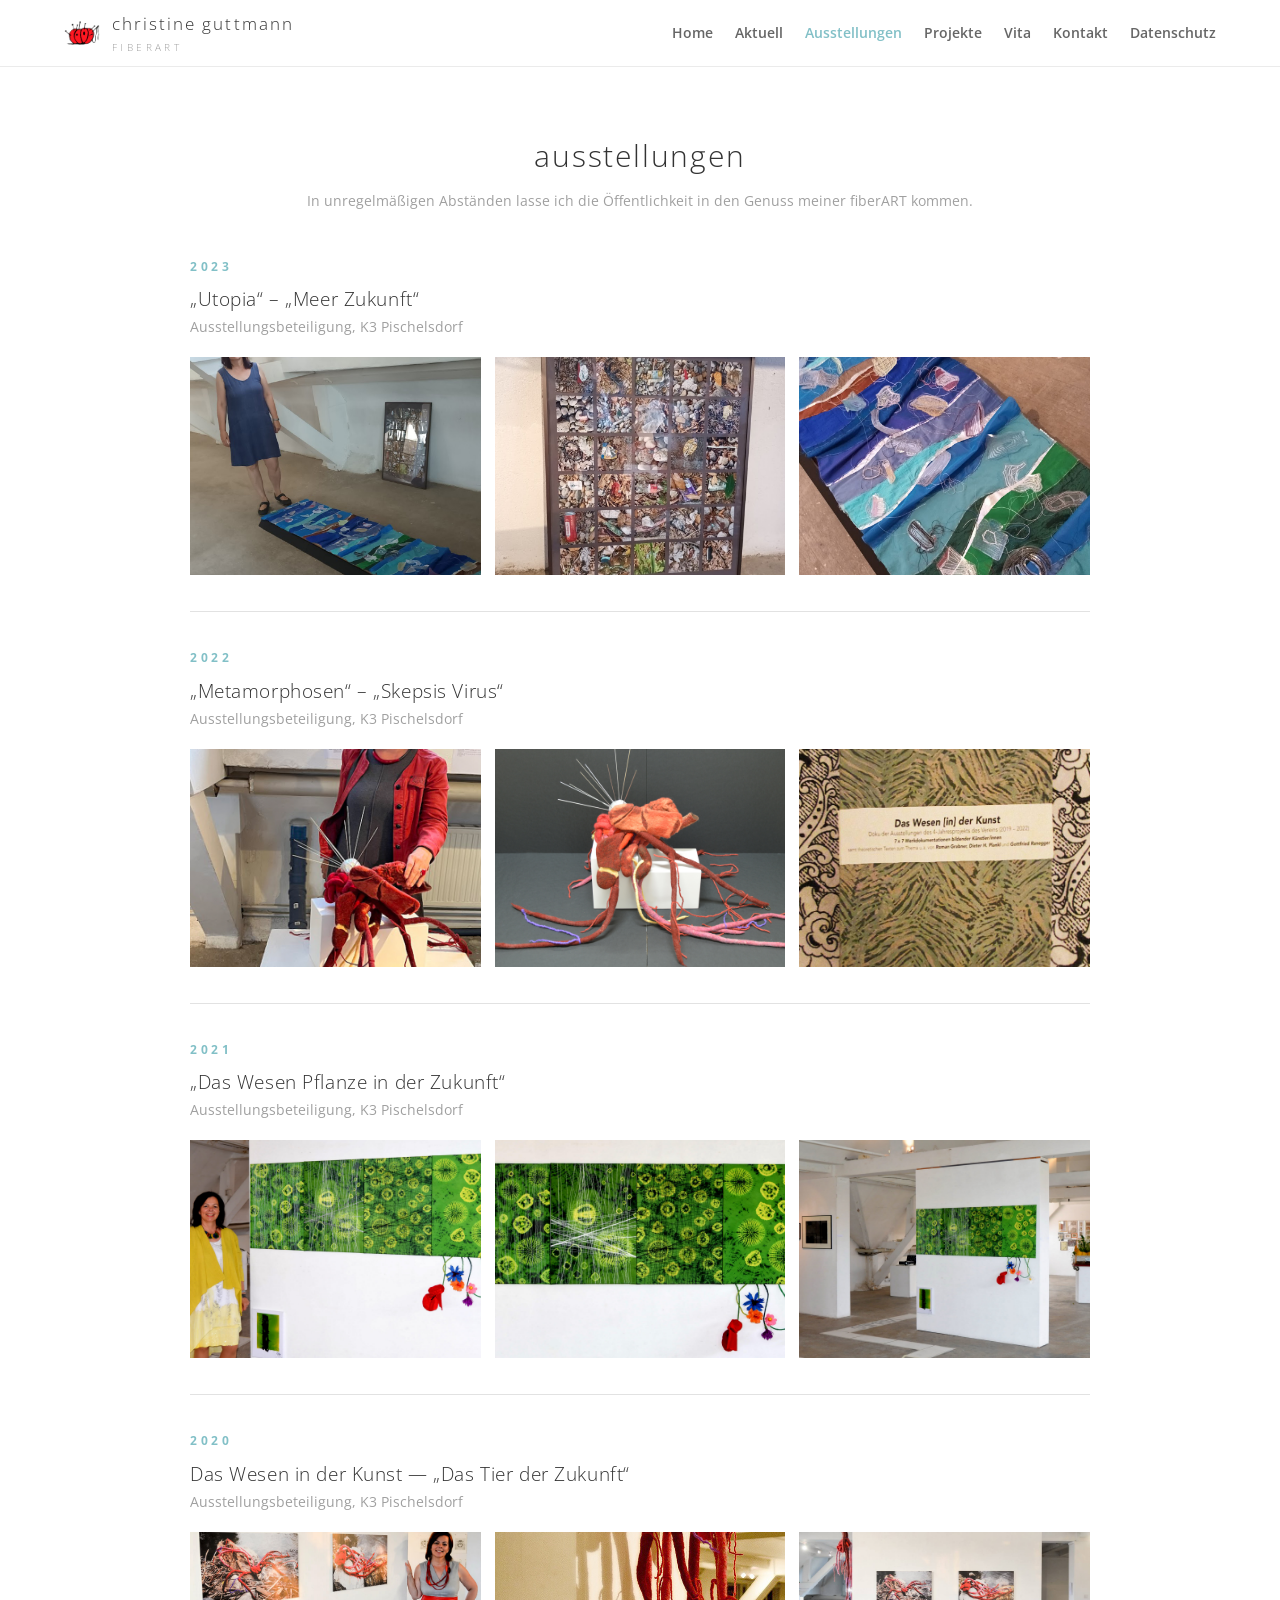
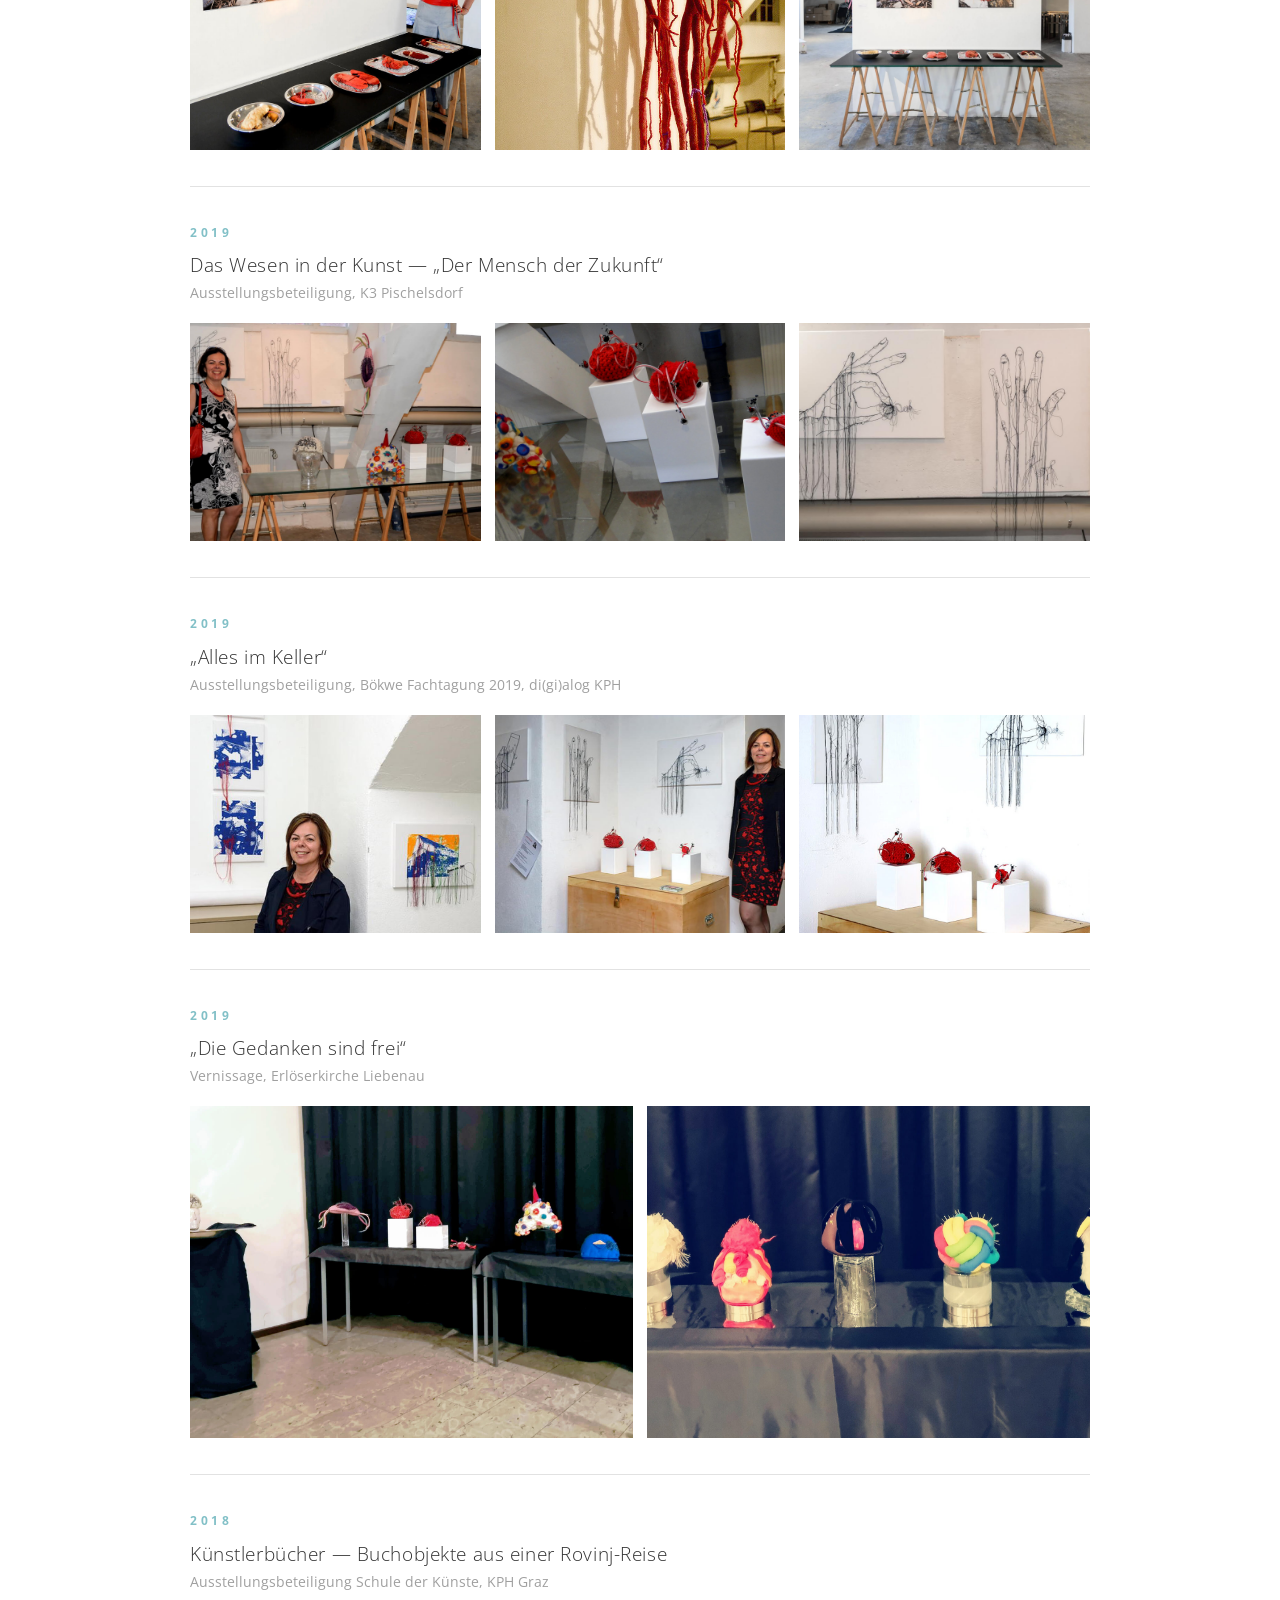
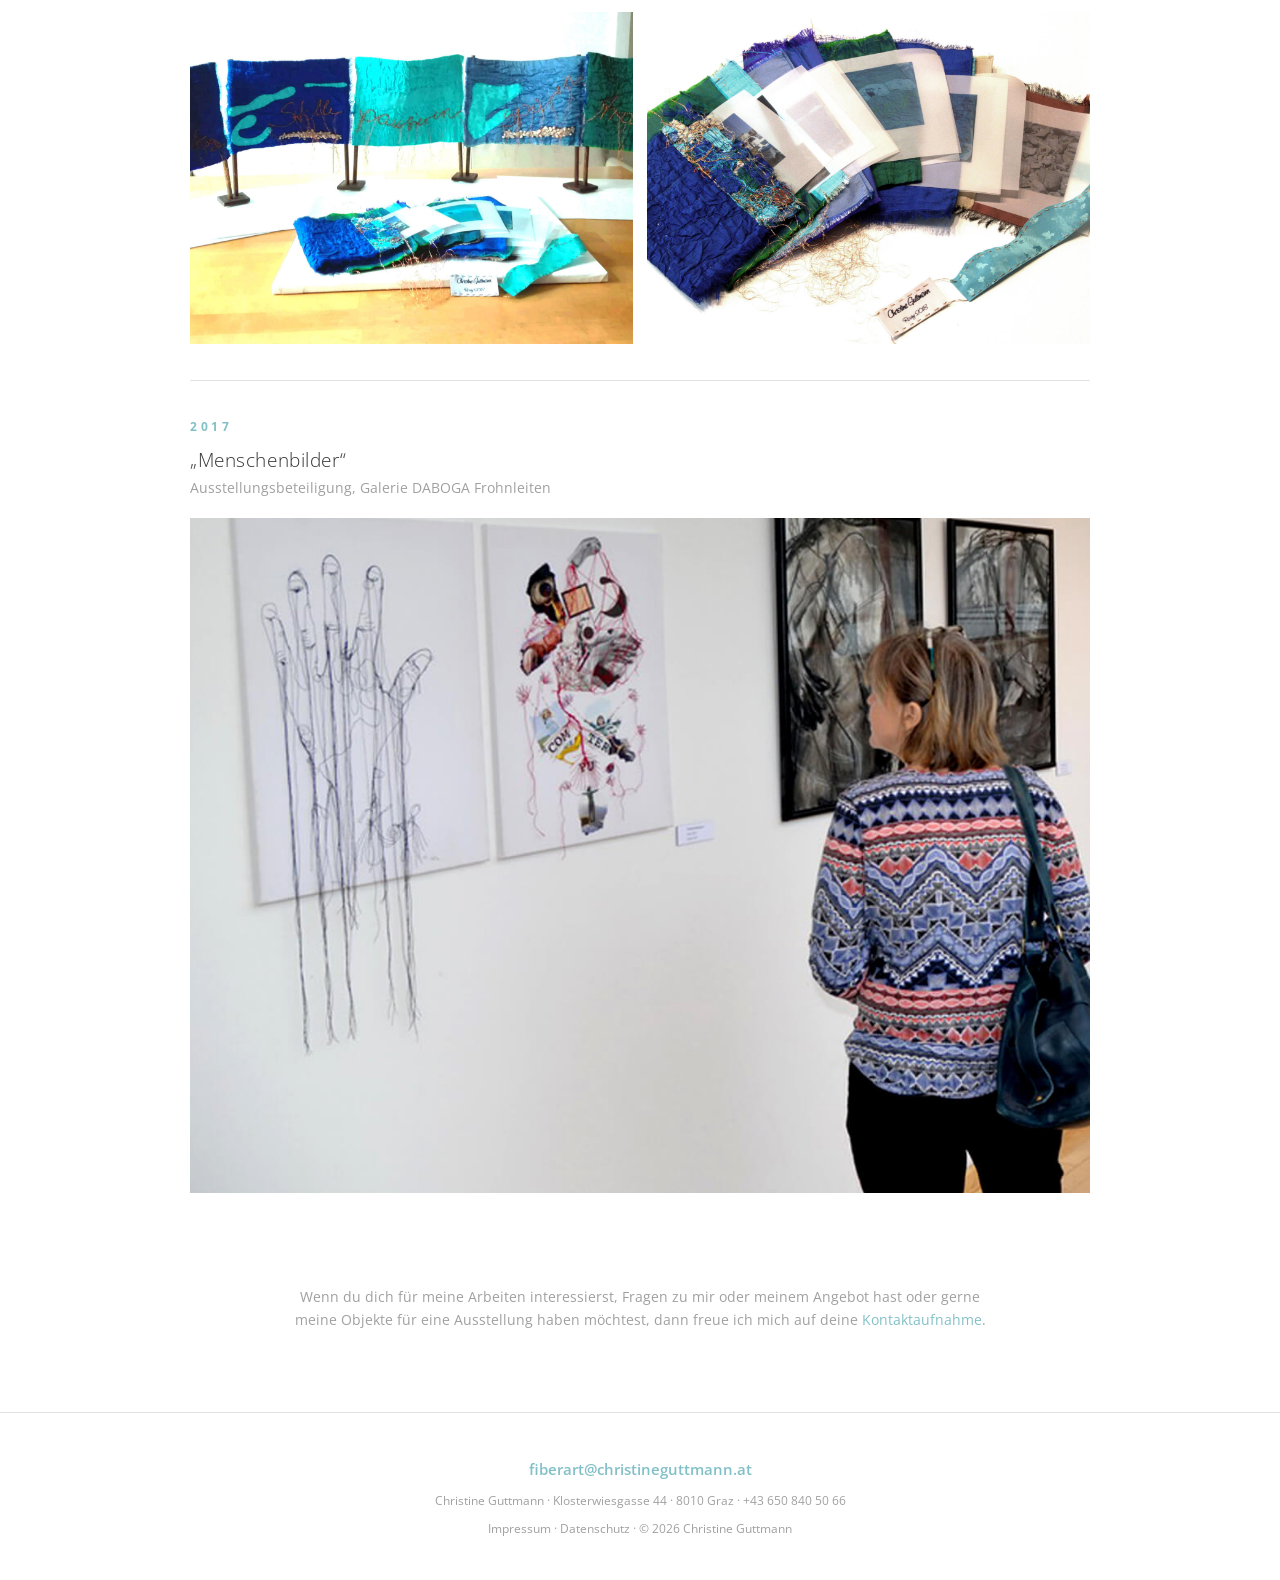
==== ausstellungen.html @ 966ac3e8 "Initial commit: Guttmann website redesign Static site with six pages (index, vita, ausstellungen, ko" ====
<!DOCTYPE html>
<html lang="de">
<head>
  <meta charset="UTF-8">
  <meta name="viewport" content="width=device-width, initial-scale=1">
  <title>Ausstellungen — Christine Guttmann | fiberART</title>
  <meta name="description" content="Ausstellungen 2017–2023 — K3 Pischelsdorf, KPH Graz, Galerie DABOGA und mehr.">
  <link rel="icon" type="image/png" sizes="32x32" href="assets/img/cropped-Fiberart-by-Christine-Guttmann-32x32.png">
  <link rel="icon" type="image/png" sizes="192x192" href="assets/img/cropped-Fiberart-by-Christine-Guttmann-192x192.png">
  <link rel="preconnect" href="https://fonts.googleapis.com">
  <link rel="preconnect" href="https://fonts.gstatic.com" crossorigin>
  <link href="https://fonts.googleapis.com/css2?family=Open+Sans:wght@300;400;600;700&display=swap" rel="stylesheet">
  <link rel="stylesheet" href="assets/css/style.css">
</head>
<body>

<header class="site-header" id="top">
  <div class="header-inner">
    <a class="logo" href="index.html">
      <img src="assets/img/cropped-Fiberart-by-Christine-Guttmann-180x180.png" alt="">
      <span>christine guttmann<em>fiberART</em></span>
    </a>
    <button class="nav-toggle" aria-label="Menü öffnen" aria-expanded="false"><span></span><span></span><span></span></button>
    <nav id="top-nav" aria-label="Hauptnavigation">
      <ul>
        <li><a href="index.html">Home</a></li>
        <li><a href="index.html#aktuell">Aktuell</a></li>
        <li><a href="ausstellungen.html" class="current">Ausstellungen</a></li>
        <li><a href="index.html#projekte">Projekte</a></li>
        <li><a href="vita.html">Vita</a></li>
        <li><a href="kontakt.html">Kontakt</a></li>
        <li><a href="datenschutz.html">Datenschutz</a></li>
      </ul>
    </nav>
  </div>
</header>

<div class="page-head">
  <h1>ausstellungen</h1>
  <p>In unregelmäßigen Abständen lasse ich die Öffentlichkeit in den Genuss meiner fiberART kommen.</p>
</div>

<div class="page">
  <ul class="exhibitions">
    <li>
      <div class="year">2023</div>
      <h2>„Utopia“ – „Meer Zukunft“</h2>
      <p class="venue">Ausstellungsbeteiligung, K3 Pischelsdorf</p>
      <div class="gallery">
        <a href="assets/img/00_Ausstellung-K3-Pischelsdorf-Utopia_2023_Christine-Guttmann_03.jpg" data-lightbox data-caption="„Utopia“ – „Meer Zukunft“, 2023"><img src="assets/img/00_Ausstellung-K3-Pischelsdorf-Utopia_2023_Christine-Guttmann_03.jpg" alt="„Utopia“ – „Meer Zukunft“, 2023" loading="lazy"></a>
        <a href="assets/img/00_Ausstellung-K3-Pischelsdorf-Utopia_2023_Christine-Guttmann_01.jpg" data-lightbox data-caption="„Utopia“ – „Meer Zukunft“, 2023"><img src="assets/img/00_Ausstellung-K3-Pischelsdorf-Utopia_2023_Christine-Guttmann_01.jpg" alt="„Utopia“ – „Meer Zukunft“, 2023" loading="lazy"></a>
        <a href="assets/img/00_Ausstellung-K3-Pischelsdorf-Utopia_2023_Christine-Guttmann_02.jpg" data-lightbox data-caption="„Utopia“ – „Meer Zukunft“, 2023"><img src="assets/img/00_Ausstellung-K3-Pischelsdorf-Utopia_2023_Christine-Guttmann_02.jpg" alt="„Utopia“ – „Meer Zukunft“, 2023" loading="lazy"></a>
      </div>
    </li>
    <li>
      <div class="year">2022</div>
      <h2>„Metamorphosen“ – „Skepsis Virus“</h2>
      <p class="venue">Ausstellungsbeteiligung, K3 Pischelsdorf</p>
      <div class="gallery">
        <a href="assets/img/00_Ausstellung-K3-Pischelsdorf-Metamorphosen_2022_Christine-Guttmann_01.jpg" data-lightbox data-caption="„Metamorphosen“ – „Skepsis Virus“, 2022"><img src="assets/img/00_Ausstellung-K3-Pischelsdorf-Metamorphosen_2022_Christine-Guttmann_01.jpg" alt="„Metamorphosen“ – „Skepsis Virus“, 2022" loading="lazy"></a>
        <a href="assets/img/01_Ausstellung-K3-Pischelsdorf-Metamorphosen_2022_Christine-Guttmann.jpg" data-lightbox data-caption="„Metamorphosen“ – „Skepsis Virus“, 2022"><img src="assets/img/01_Ausstellung-K3-Pischelsdorf-Metamorphosen_2022_Christine-Guttmann.jpg" alt="„Metamorphosen“ – „Skepsis Virus“, 2022" loading="lazy"></a>
        <a href="assets/img/02_Ausstellung-K3-Pischelsdorf-Metamorphosen_2022_Christine-Guttmann_02.jpg" data-lightbox data-caption="„Metamorphosen“ – „Skepsis Virus“, 2022"><img src="assets/img/02_Ausstellung-K3-Pischelsdorf-Metamorphosen_2022_Christine-Guttmann_02.jpg" alt="„Metamorphosen“ – „Skepsis Virus“, 2022" loading="lazy"></a>
      </div>
    </li>
    <li>
      <div class="year">2021</div>
      <h2>„Das Wesen Pflanze in der Zukunft“</h2>
      <p class="venue">Ausstellungsbeteiligung, K3 Pischelsdorf</p>
      <div class="gallery">
        <a href="assets/img/Ausstellung-K3-Pischelsdorf-Das-Wesen-Pflanze-in-der-Zukunft-Christine.jpg" data-lightbox data-caption="„Das Wesen Pflanze in der Zukunft“, 2021"><img src="assets/img/Ausstellung-K3-Pischelsdorf-Das-Wesen-Pflanze-in-der-Zukunft-Christine.jpg" alt="„Das Wesen Pflanze in der Zukunft“, 2021" loading="lazy"></a>
        <a href="assets/img/Ausstellung-K3-Pischelsdorf-Das-Wesen-Pflanze-in-der-Zukunft.jpg" data-lightbox data-caption="„Das Wesen Pflanze in der Zukunft“, 2021"><img src="assets/img/Ausstellung-K3-Pischelsdorf-Das-Wesen-Pflanze-in-der-Zukunft.jpg" alt="„Das Wesen Pflanze in der Zukunft“, 2021" loading="lazy"></a>
        <a href="assets/img/Ausstellung-K3-Pischelsdorf-Das-Wesen-Pflanze-in-der-Zukunft-Raum.jpg" data-lightbox data-caption="„Das Wesen Pflanze in der Zukunft“, 2021"><img src="assets/img/Ausstellung-K3-Pischelsdorf-Das-Wesen-Pflanze-in-der-Zukunft-Raum.jpg" alt="„Das Wesen Pflanze in der Zukunft“, 2021" loading="lazy"></a>
      </div>
    </li>
    <li>
      <div class="year">2020</div>
      <h2>Das Wesen in der Kunst — „Das Tier der Zukunft“</h2>
      <p class="venue">Ausstellungsbeteiligung, K3 Pischelsdorf</p>
      <div class="gallery">
        <a href="assets/img/2020-Ausstellung-K3-Pischelsdorf-Christine-Guttmann.jpg" data-lightbox data-caption="Das Wesen in der Kunst — „Das Tier der Zukunft“, 2020"><img src="assets/img/2020-Ausstellung-K3-Pischelsdorf-Christine-Guttmann.jpg" alt="Das Wesen in der Kunst — „Das Tier der Zukunft“, 2020" loading="lazy"></a>
        <a href="assets/img/2020-K3-Ausstellung-Pischelsdorf-Christine-Guttmann.jpg" data-lightbox data-caption="Das Wesen in der Kunst — „Das Tier der Zukunft“, 2020"><img src="assets/img/2020-K3-Ausstellung-Pischelsdorf-Christine-Guttmann.jpg" alt="Das Wesen in der Kunst — „Das Tier der Zukunft“, 2020" loading="lazy"></a>
        <a href="assets/img/Ausstellung-Christine-Guttmann_8137.jpg" data-lightbox data-caption="Das Wesen in der Kunst — „Das Tier der Zukunft“, 2020"><img src="assets/img/Ausstellung-Christine-Guttmann_8137.jpg" alt="Das Wesen in der Kunst — „Das Tier der Zukunft“, 2020" loading="lazy"></a>
      </div>
    </li>
    <li>
      <div class="year">2019</div>
      <h2>Das Wesen in der Kunst — „Der Mensch der Zukunft“</h2>
      <p class="venue">Ausstellungsbeteiligung, K3 Pischelsdorf</p>
      <div class="gallery">
        <a href="assets/img/Ausstellung-K3-Pischelsdorf-Der-Mensch-der-Zukunft-Christine-Guttmann.jpg" data-lightbox data-caption="Das Wesen in der Kunst — „Der Mensch der Zukunft“, 2019"><img src="assets/img/Ausstellung-K3-Pischelsdorf-Der-Mensch-der-Zukunft-Christine-Guttmann.jpg" alt="Das Wesen in der Kunst — „Der Mensch der Zukunft“, 2019" loading="lazy"></a>
        <a href="assets/img/K3-Ausstellung-Pischelsdorf-Der-Mensch-der-Zukunft-Christine-Guttmann.jpg" data-lightbox data-caption="Das Wesen in der Kunst — „Der Mensch der Zukunft“, 2019"><img src="assets/img/K3-Ausstellung-Pischelsdorf-Der-Mensch-der-Zukunft-Christine-Guttmann.jpg" alt="Das Wesen in der Kunst — „Der Mensch der Zukunft“, 2019" loading="lazy"></a>
        <a href="assets/img/Ausstellung-K3-in-Pischelsdorf-Der-Mensch-der-Zukunft-Christine-Guttmann.jpg" data-lightbox data-caption="Das Wesen in der Kunst — „Der Mensch der Zukunft“, 2019"><img src="assets/img/Ausstellung-K3-in-Pischelsdorf-Der-Mensch-der-Zukunft-Christine-Guttmann.jpg" alt="Das Wesen in der Kunst — „Der Mensch der Zukunft“, 2019" loading="lazy"></a>
      </div>
    </li>
    <li>
      <div class="year">2019</div>
      <h2>„Alles im Keller“</h2>
      <p class="venue">Ausstellungsbeteiligung, Bökwe Fachtagung 2019, di(gi)alog KPH</p>
      <div class="gallery">
        <a href="assets/img/Ausstellung-Alles-im-Keller-Christine-Guttmann-.jpg" data-lightbox data-caption="„Alles im Keller“, 2019"><img src="assets/img/Ausstellung-Alles-im-Keller-Christine-Guttmann-.jpg" alt="„Alles im Keller“, 2019" loading="lazy"></a>
        <a href="assets/img/Ausstellung-Alles-im-Keller-Christine-Guttmann.jpg" data-lightbox data-caption="„Alles im Keller“, 2019"><img src="assets/img/Ausstellung-Alles-im-Keller-Christine-Guttmann.jpg" alt="„Alles im Keller“, 2019" loading="lazy"></a>
        <a href="assets/img/Ausstellung-Alles-im-Keller-Christine-Guttmann-1.jpg" data-lightbox data-caption="„Alles im Keller“, 2019"><img src="assets/img/Ausstellung-Alles-im-Keller-Christine-Guttmann-1.jpg" alt="„Alles im Keller“, 2019" loading="lazy"></a>
      </div>
    </li>
    <li>
      <div class="year">2019</div>
      <h2>„Die Gedanken sind frei“</h2>
      <p class="venue">Vernissage, Erlöserkirche Liebenau</p>
      <div class="gallery">
        <a href="assets/img/Ausstellung-Christine-Guttmann-Die-Gedanken-sind-frei.jpg" data-lightbox data-caption="„Die Gedanken sind frei“, 2019"><img src="assets/img/Ausstellung-Christine-Guttmann-Die-Gedanken-sind-frei.jpg" alt="„Die Gedanken sind frei“, 2019" loading="lazy"></a>
        <a href="assets/img/Ausstellung-Christine-Guttmann-Die-Gedanken-sind-frei-.jpg" data-lightbox data-caption="„Die Gedanken sind frei“, 2019"><img src="assets/img/Ausstellung-Christine-Guttmann-Die-Gedanken-sind-frei-.jpg" alt="„Die Gedanken sind frei“, 2019" loading="lazy"></a>
      </div>
    </li>
    <li>
      <div class="year">2018</div>
      <h2>Künstlerbücher — Buchobjekte aus einer Rovinj-Reise</h2>
      <p class="venue">Ausstellungsbeteiligung Schule der Künste, KPH Graz</p>
      <div class="gallery">
        <a href="assets/img/Kuenstlerbuecher-Christine-Guttmann-.jpg" data-lightbox data-caption="Künstlerbücher — Buchobjekte aus einer Rovinj-Reise, 2018"><img src="assets/img/Kuenstlerbuecher-Christine-Guttmann-.jpg" alt="Künstlerbücher — Buchobjekte aus einer Rovinj-Reise, 2018" loading="lazy"></a>
        <a href="assets/img/Kuenstlerbuecher-Christine-Guttmann.jpg" data-lightbox data-caption="Künstlerbücher — Buchobjekte aus einer Rovinj-Reise, 2018"><img src="assets/img/Kuenstlerbuecher-Christine-Guttmann.jpg" alt="Künstlerbücher — Buchobjekte aus einer Rovinj-Reise, 2018" loading="lazy"></a>
      </div>
    </li>
    <li>
      <div class="year">2017</div>
      <h2>„Menschenbilder“</h2>
      <p class="venue">Ausstellungsbeteiligung, Galerie DABOGA Frohnleiten</p>
      <div class="gallery">
        <a href="assets/img/Ausstellung-Menschenbilder-Gallerie-Daboga-2017-Christine-Guttmann.jpg" data-lightbox data-caption="„Menschenbilder“, 2017"><img src="assets/img/Ausstellung-Menschenbilder-Gallerie-Daboga-2017-Christine-Guttmann.jpg" alt="„Menschenbilder“, 2017" loading="lazy"></a>
      </div>
    </li>
  </ul>

  <p class="page-note">Wenn du dich für meine Arbeiten interessierst, Fragen zu mir oder meinem Angebot hast oder gerne meine Objekte für eine Ausstellung haben möchtest, dann freue ich mich auf deine <a href="kontakt.html">Kontaktaufnahme</a>.</p>
</div>

<footer class="site-footer">
  <p><a href="mailto:fiberart@christineguttmann.at">fiberart@christineguttmann.at</a></p>
  <p class="fine">Christine Guttmann · Klosterwiesgasse 44 · 8010 Graz · <a href="tel:+436508405066">+43&nbsp;650&nbsp;840&nbsp;50&nbsp;66</a></p>
  <p class="fine legal">
    <a href="impressum.html">Impressum</a> ·
    <a href="datenschutz.html">Datenschutz</a> ·
    © <span id="year">2026</span> Christine Guttmann
  </p>
</footer>

<script src="assets/js/main.js"></script>
</body>
</html>
---- assets/css/style.css ----
/* ============================================================
   Christine Guttmann — fiberART · Redesign
   Minimal white portfolio: fixed header, fullwidth slider,
   aktuell strip, filterable project grid, slim footer.
   ============================================================ */

:root {
  --text: #666;
  --text-light: #a0a0a0;
  --heading: #333;
  --accent: #82c0c7;
  --line: #e2e2e2;
  --bg: #fff;
  --header-h: 66px;
  --max: 1200px;
}

* { margin: 0; padding: 0; box-sizing: border-box; }

html { scroll-behavior: smooth; scroll-padding-top: var(--header-h); }

body {
  font-family: "Open Sans", Helvetica, Arial, sans-serif;
  font-size: 14px;
  line-height: 1.7;
  color: var(--text);
  background: var(--bg);
  -webkit-font-smoothing: antialiased;
}

img { max-width: 100%; display: block; }
a { color: var(--accent); text-decoration: none; transition: color .2s ease, opacity .2s ease; }
a:hover { color: var(--heading); }

/* ---------- Header ---------- */

.site-header {
  position: fixed;
  inset: 0 0 auto 0;
  height: var(--header-h);
  background: rgba(255, 255, 255, .96);
  box-shadow: 0 1px 0 rgba(0, 0, 0, .08);
  z-index: 100;
}

.header-inner {
  max-width: var(--max);
  height: 100%;
  margin: 0 auto;
  padding: 0 24px;
  display: flex;
  align-items: center;
  justify-content: space-between;
  gap: 24px;
}

.logo {
  display: flex;
  align-items: center;
  gap: 12px;
  color: var(--heading);
}

.logo img { width: 36px; height: 36px; }

.logo span {
  font-size: 17px;
  font-weight: 300;
  letter-spacing: .12em;
  text-transform: lowercase;
  white-space: nowrap;
}

.logo em {
  display: block;
  font-style: normal;
  font-size: 10px;
  letter-spacing: .34em;
  color: var(--text-light);
  text-transform: uppercase;
}

#top-nav ul {
  list-style: none;
  display: flex;
  gap: 22px;
}

#top-nav a {
  color: var(--text);
  font-size: 14px;
  font-weight: 600;
  padding: 6px 0;
}

#top-nav a:hover,
#top-nav a.current { color: var(--accent); }

.nav-toggle {
  display: none;
  background: none;
  border: 0;
  cursor: pointer;
  padding: 8px;
}

.nav-toggle span {
  display: block;
  width: 22px;
  height: 2px;
  margin: 5px 0;
  background: var(--heading);
  transition: transform .2s ease, opacity .2s ease;
}

/* ---------- Slider ---------- */

.slider {
  position: relative;
  margin-top: var(--header-h);
  height: min(72vh, 640px);
  overflow: hidden;
  background: #111;
}

.slides, .slide { position: absolute; inset: 0; }

.slide {
  opacity: 0;
  transition: opacity .8s ease;
  pointer-events: none;
}

.slide.is-active { opacity: 1; pointer-events: auto; }

.slide img {
  width: 100%;
  height: 100%;
  object-fit: cover;
  object-position: center;
}

.slide-caption {
  position: absolute;
  inset: auto 0 0 0;
  padding: 90px 24px 56px;
  text-align: center;
  color: #fff;
  background: linear-gradient(to top, rgba(0, 0, 0, .55), transparent);
}

.slide-caption h2 {
  font-size: 30px;
  font-weight: 300;
  letter-spacing: .06em;
}

.slide-caption p {
  font-size: 15px;
  color: rgba(255, 255, 255, .85);
}

.slider-arrow {
  position: absolute;
  top: 50%;
  transform: translateY(-50%);
  background: none;
  border: 0;
  color: rgba(255, 255, 255, .7);
  font-size: 34px;
  line-height: 1;
  padding: 16px;
  cursor: pointer;
  opacity: 0;
  transition: opacity .3s ease, color .2s ease;
  z-index: 5;
}

.slider:hover .slider-arrow { opacity: 1; }
.slider-arrow:hover { color: #fff; }
.slider-arrow.prev { left: 8px; }
.slider-arrow.next { right: 8px; }

.slider-dots {
  position: absolute;
  inset: auto 0 18px 0;
  display: flex;
  justify-content: center;
  gap: 8px;
  z-index: 5;
}

.slider-dots button {
  width: 9px;
  height: 9px;
  border-radius: 50%;
  border: 0;
  background: rgba(255, 255, 255, .45);
  cursor: pointer;
  transition: background .2s ease;
}

.slider-dots button.is-active { background: #fff; }

/* ---------- Aktuell ---------- */

.aktuell {
  max-width: 900px;
  margin: 0 auto;
  padding: 64px 24px 56px;
  text-align: center;
}

.aktuell h3 {
  font-size: 13px;
  font-weight: 700;
  letter-spacing: .4em;
  text-transform: lowercase;
  color: var(--heading);
  margin-bottom: 18px;
}

.aktuell p { color: var(--text-light); }

.aktuell .sep {
  color: var(--accent);
  letter-spacing: .1em;
  margin: 0 .5em;
  user-select: none;
}

.aktuell .more { margin-top: 14px; }
.aktuell .more a { font-weight: 600; }

/* ---------- Portfolio ---------- */

.portfolio {
  max-width: var(--max);
  margin: 0 auto;
  padding: 0 24px 80px;
  border-top: 1px solid var(--line);
}

.filters {
  list-style: none;
  display: flex;
  flex-wrap: wrap;
  justify-content: center;
  gap: 6px 26px;
  padding: 34px 0 38px;
}

.filter {
  background: none;
  border: 0;
  font: inherit;
  font-size: 14px;
  font-weight: 600;
  color: var(--text-light);
  cursor: pointer;
  padding: 4px 0;
  border-bottom: 2px solid transparent;
  transition: color .2s ease, border-color .2s ease;
}

.filter:hover { color: var(--text); }
.filter.is-active { color: var(--heading); border-bottom-color: var(--accent); }

.grid {
  display: grid;
  grid-template-columns: repeat(4, 1fr);
  gap: 28px 24px;
}

.item { display: block; }
.item.is-hidden { display: none; }

.item figure {
  aspect-ratio: 1 / 1;
  overflow: hidden;
  background: #f4f4f4;
}

.item img {
  width: 100%;
  height: 100%;
  object-fit: cover;
  transition: transform .5s ease, opacity .3s ease;
}

.item:hover img { transform: scale(1.04); opacity: .85; }

.item h2 {
  margin-top: 10px;
  font-size: 14px;
  font-weight: 400;
  color: var(--text-light);
  letter-spacing: .02em;
  transition: color .2s ease;
}

.item:hover h2 { color: var(--accent); }

/* ---------- Subpages ---------- */

.page {
  max-width: var(--max);
  margin: 0 auto;
  padding: 0 24px 80px;
}

.page-head {
  margin-top: var(--header-h);
  padding: 64px 0 44px;
  text-align: center;
}

.page-head h1 {
  font-size: 30px;
  font-weight: 300;
  letter-spacing: .06em;
  color: var(--heading);
}

.page-head p {
  margin-top: 8px;
  color: var(--text-light);
}

.prose { max-width: 700px; margin: 0 auto; }
.prose p + p { margin-top: 1.1em; }
.prose h2 {
  margin: 2.2em 0 .6em;
  font-size: 15px;
  font-weight: 700;
  letter-spacing: .06em;
  color: var(--heading);
}
.prose ul { margin: .8em 0 .8em 1.2em; }
.prose li { margin-bottom: .3em; }

.prose blockquote {
  margin: 2em 0;
  padding-left: 20px;
  border-left: 2px solid var(--accent);
  font-style: italic;
  color: var(--text-light);
}

.two-col {
  display: grid;
  grid-template-columns: 1.4fr 1fr;
  gap: 48px;
  align-items: start;
  max-width: 1000px;
  margin: 0 auto;
}

.two-col .prose { max-width: none; }

/* Contact card */
.contact-card {
  margin-top: 28px;
  display: grid;
  grid-template-columns: 90px 1fr;
  gap: 10px 20px;
}

.contact-card dt {
  font-weight: 600;
  color: var(--heading);
  font-size: 12px;
  letter-spacing: .1em;
  text-transform: uppercase;
  padding-top: 2px;
}

/* Exhibition list */
.exhibitions { list-style: none; max-width: 900px; margin: 0 auto; }

.exhibitions > li {
  padding: 36px 0;
  border-top: 1px solid var(--line);
}

.exhibitions > li:first-child { border-top: 0; padding-top: 0; }

.exhibitions .year {
  font-size: 12px;
  font-weight: 700;
  letter-spacing: .3em;
  color: var(--accent);
}

.exhibitions h2 {
  margin-top: 6px;
  font-size: 19px;
  font-weight: 300;
  letter-spacing: .03em;
  color: var(--heading);
}

.exhibitions .venue { color: var(--text-light); }

/* Image galleries on subpages */
.gallery {
  margin-top: 18px;
  display: grid;
  grid-template-columns: repeat(auto-fit, minmax(200px, 1fr));
  gap: 14px;
}

.gallery a { display: block; overflow: hidden; background: #f4f4f4; }
.gallery img {
  width: 100%;
  aspect-ratio: 4 / 3;
  object-fit: cover;
  transition: transform .5s ease, opacity .3s ease;
}
.gallery a:hover img { transform: scale(1.04); opacity: .85; }

.page-note {
  max-width: 700px;
  margin: 56px auto 0;
  text-align: center;
  color: var(--text-light);
}

/* ---------- Lightbox ---------- */

body.lb-open { overflow: hidden; }

.lightbox {
  position: fixed;
  inset: 0;
  z-index: 200;
  display: none;
  align-items: center;
  justify-content: center;
  padding: 56px 24px;
  background: rgba(0, 0, 0, .92);
}

.lightbox.is-open { display: flex; }

.lightbox figure {
  max-width: 100%;
  max-height: 100%;
  text-align: center;
}

.lightbox img {
  max-width: 100%;
  max-height: calc(100vh - 130px);
  width: auto;
  margin: 0 auto;
  object-fit: contain;
}

.lightbox figcaption {
  margin-top: 14px;
  font-size: 13px;
  letter-spacing: .08em;
  color: rgba(255, 255, 255, .75);
}

.lb-close,
.lb-arrow {
  position: absolute;
  background: none;
  border: 0;
  color: rgba(255, 255, 255, .7);
  line-height: 1;
  cursor: pointer;
  transition: color .2s ease;
  z-index: 2;
}

.lb-close:hover,
.lb-arrow:hover { color: #fff; }

.lb-close { top: 14px; right: 20px; font-size: 34px; padding: 8px 12px; }
.lb-arrow { top: 50%; transform: translateY(-50%); font-size: 34px; padding: 16px; display: none; }
.lightbox.has-nav .lb-arrow { display: block; }
.lb-arrow.prev { left: 8px; }
.lb-arrow.next { right: 8px; }

/* ---------- Footer ---------- */

.site-footer {
  border-top: 1px solid var(--line);
  padding: 44px 24px 40px;
  text-align: center;
}

.site-footer > p:first-child a {
  font-size: 15px;
  font-weight: 600;
}

.site-footer .fine {
  margin-top: 8px;
  font-size: 12px;
  color: var(--text-light);
}

.site-footer .fine a { color: var(--text-light); }
.site-footer .fine a:hover { color: var(--accent); }

/* ---------- Responsive ---------- */

@media (max-width: 980px) {
  .grid { grid-template-columns: repeat(3, 1fr); }
}

@media (max-width: 860px) {
  .nav-toggle { display: block; }

  #top-nav {
    position: fixed;
    top: var(--header-h);
    left: 0;
    right: 0;
    background: #fff;
    box-shadow: 0 8px 16px rgba(0, 0, 0, .08);
    max-height: 0;
    overflow: hidden;
    transition: max-height .3s ease;
  }

  #top-nav.is-open { max-height: 420px; }

  #top-nav ul {
    flex-direction: column;
    gap: 0;
    padding: 10px 24px 16px;
  }

  #top-nav a { display: block; padding: 10px 0; border-bottom: 1px solid var(--line); }
  #top-nav li:last-child a { border-bottom: 0; }

  body.nav-open .nav-toggle span:nth-child(1) { transform: translateY(7px) rotate(45deg); }
  body.nav-open .nav-toggle span:nth-child(2) { opacity: 0; }
  body.nav-open .nav-toggle span:nth-child(3) { transform: translateY(-7px) rotate(-45deg); }

  .slider { height: 52vh; }
  .slide-caption h2 { font-size: 22px; }

  .two-col { grid-template-columns: 1fr; gap: 32px; max-width: 700px; }
  .two-col figure { order: -1; }
}

@media (max-width: 620px) {
  .grid { grid-template-columns: repeat(2, 1fr); gap: 20px 14px; }
  .logo span { font-size: 15px; }
}
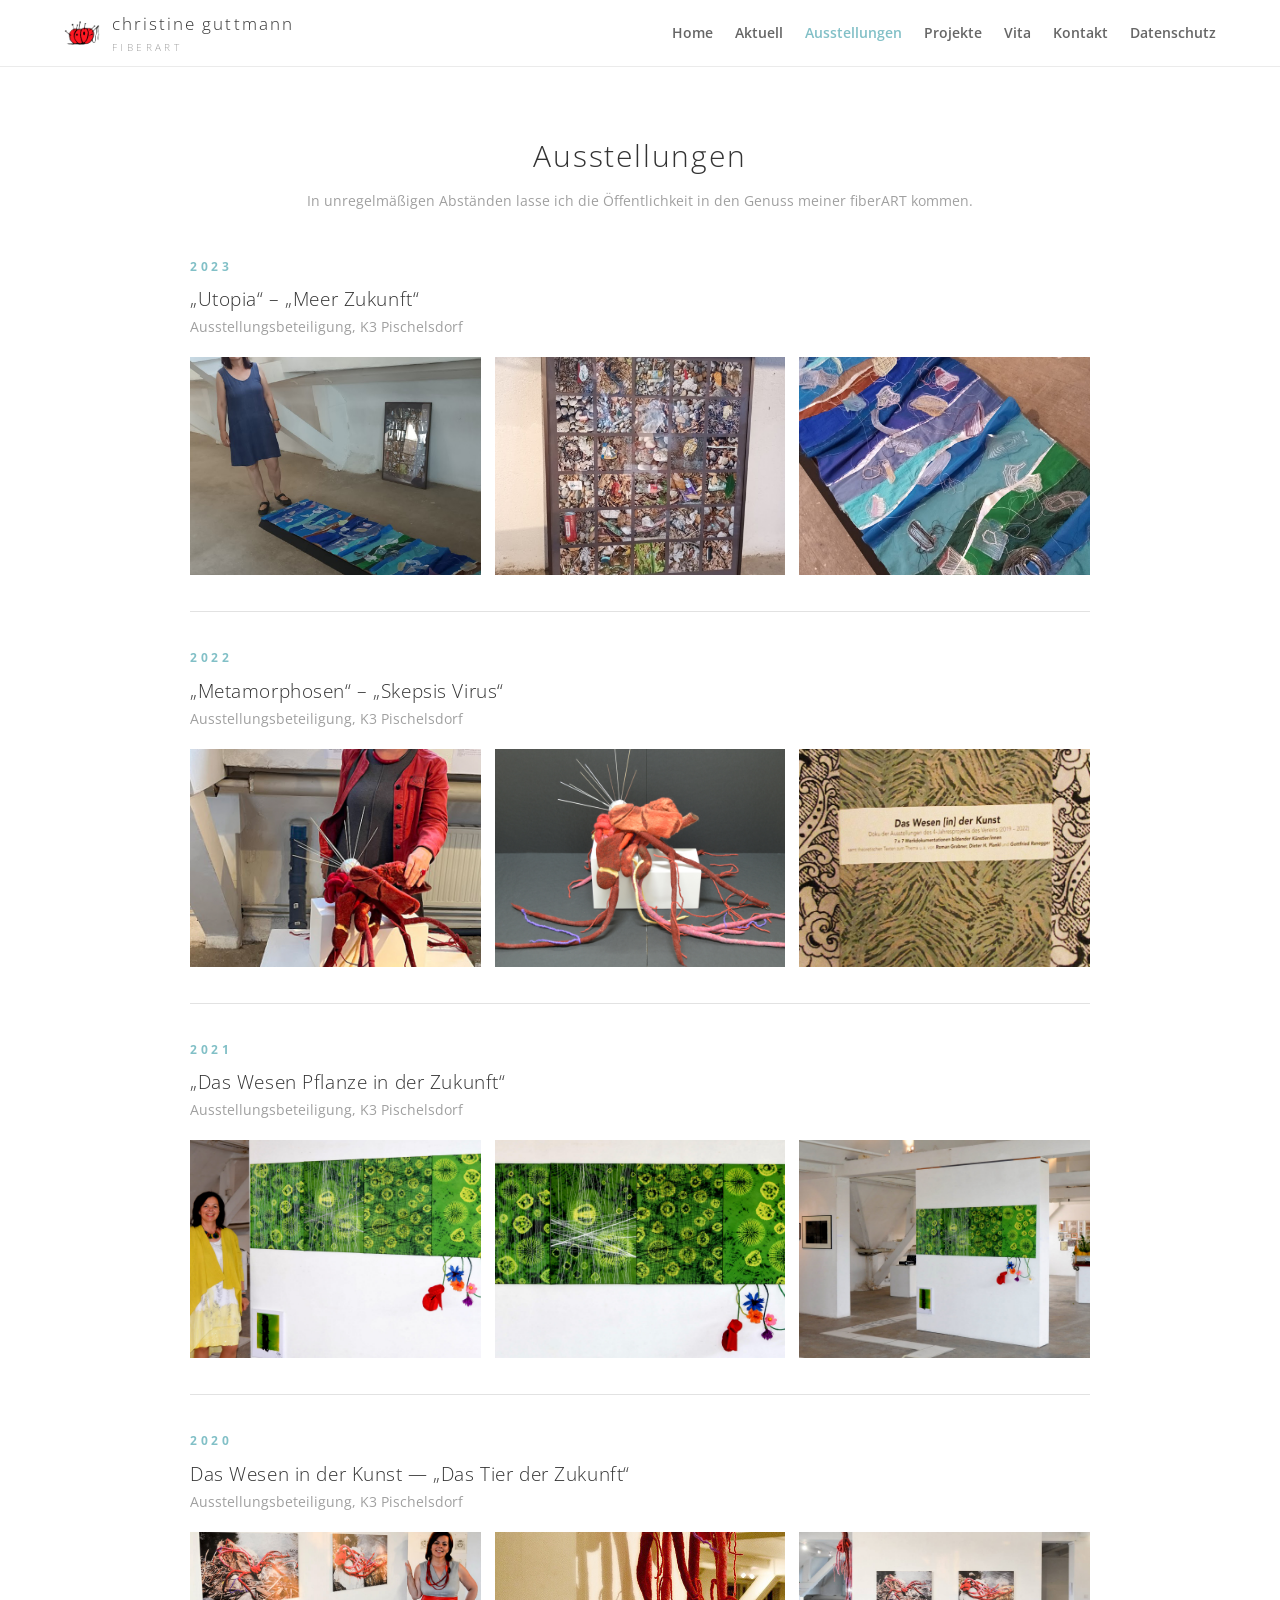
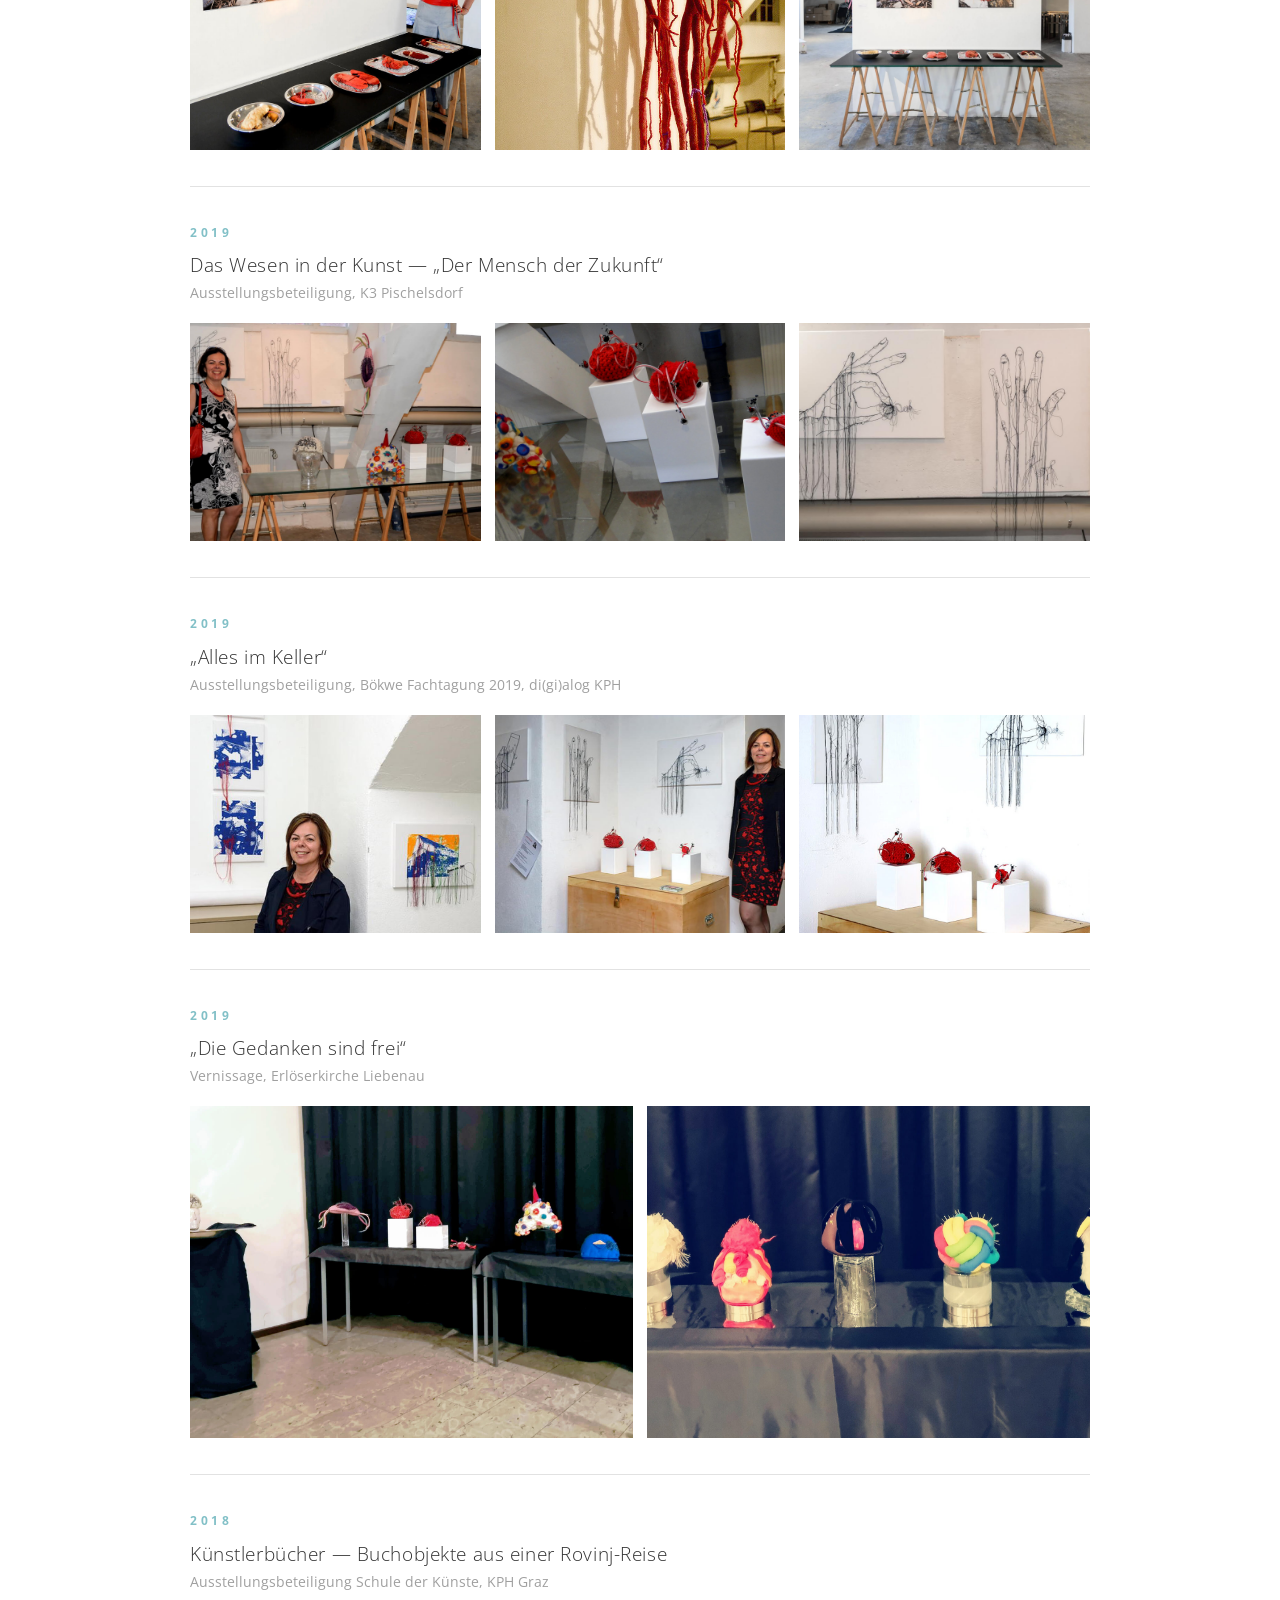
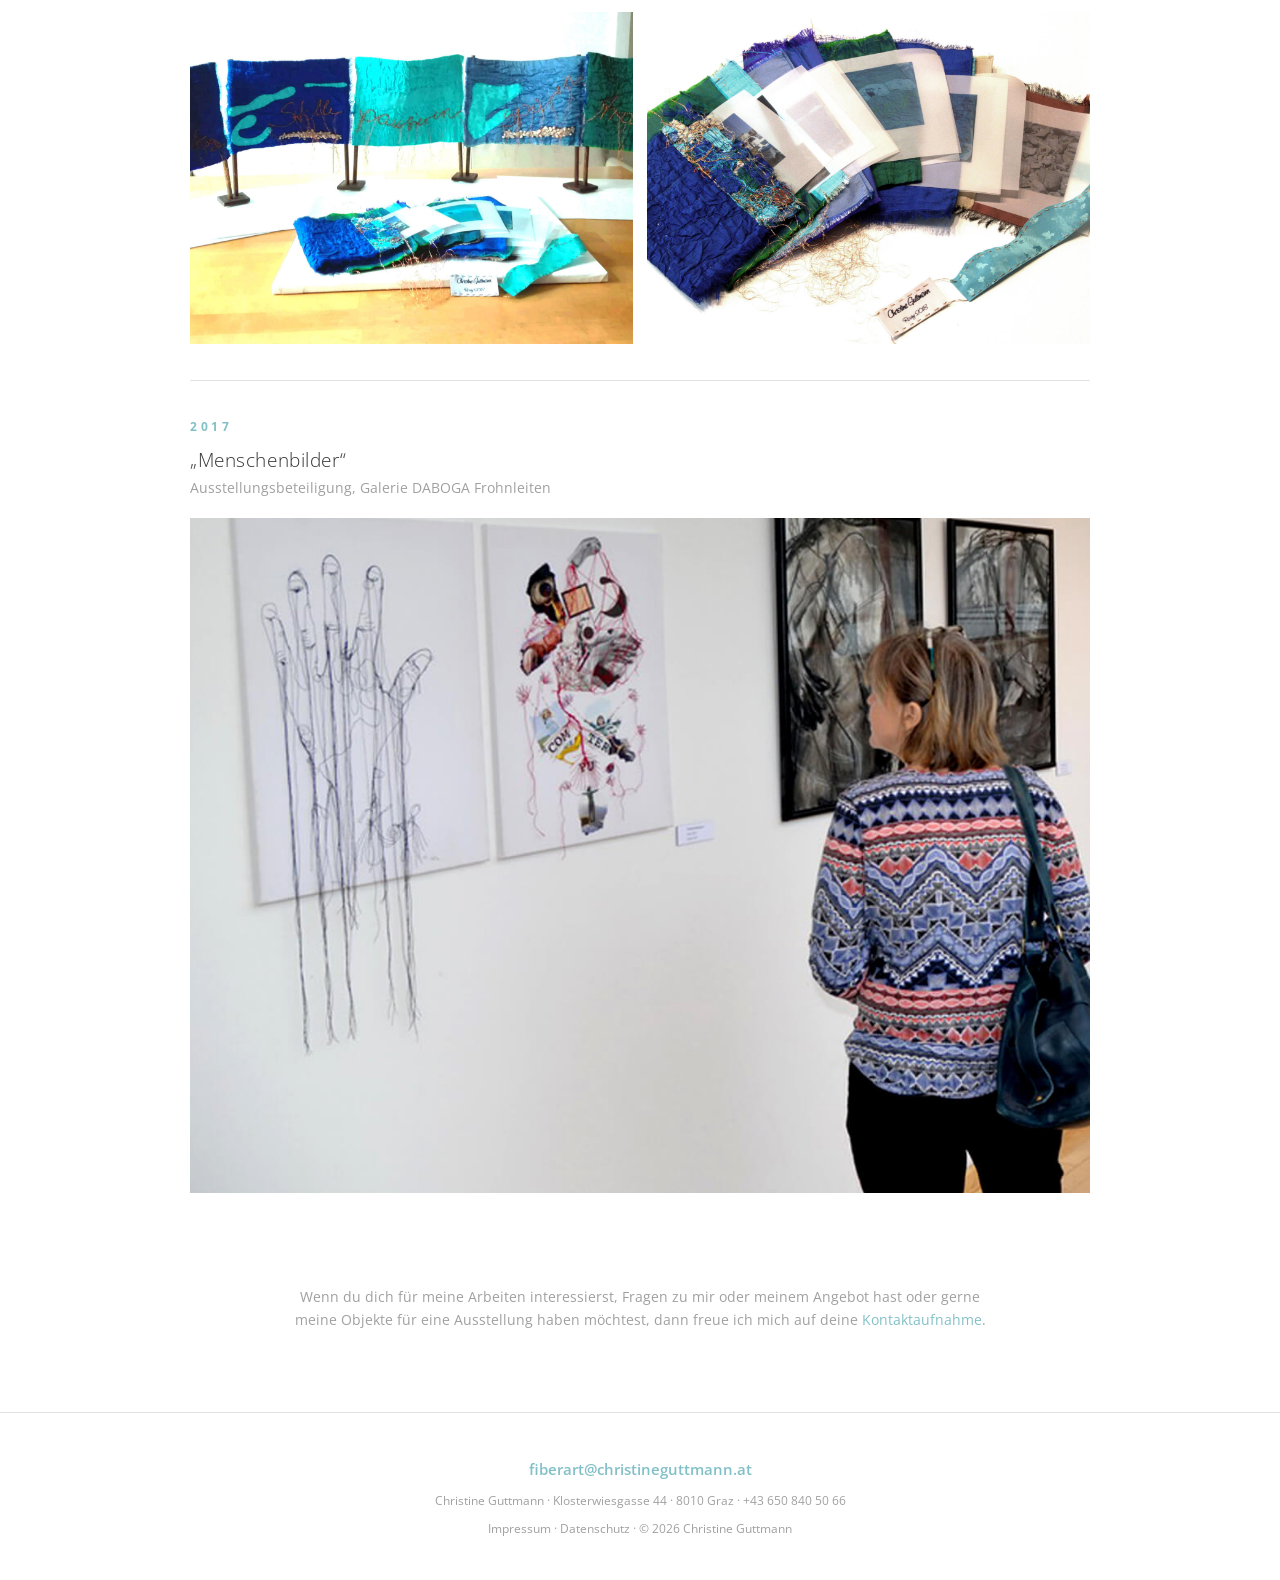
==== commit 46e35688: "@ Capitalise page titles The five page headings and the "aktuell" heading were lowercase. The latter" ====
--- a/ausstellungen.html
+++ b/ausstellungen.html
@@ -36,12 +36,12 @@
 </header>
 
 <div class="page-head">
-  <h1>ausstellungen</h1>
-  <p>In unregelmäßigen Abständen lasse ich die Öffentlichkeit in den Genuss meiner fiberART kommen.</p>
+  <h1 data-cms="seitentitel" data-cms-kind="text" data-cms-label="Seitentitel">Ausstellungen</h1>
+  <p data-cms="seitenuntertitel" data-cms-kind="rich" data-cms-label="Untertitel">In unregelmäßigen Abständen lasse ich die Öffentlichkeit in den Genuss meiner fiberART kommen.</p>
 </div>
 
 <div class="page">
-  <ul class="exhibitions">
+  <ul class="exhibitions" data-cms="ausstellungen" data-cms-kind="list" data-cms-label="Ausstellungen">
     <li>
       <div class="year">2023</div>
       <h2>„Utopia“ – „Meer Zukunft“</h2>
@@ -130,12 +130,12 @@
     </li>
   </ul>
 
-  <p class="page-note">Wenn du dich für meine Arbeiten interessierst, Fragen zu mir oder meinem Angebot hast oder gerne meine Objekte für eine Ausstellung haben möchtest, dann freue ich mich auf deine <a href="kontakt.html">Kontaktaufnahme</a>.</p>
+  <p class="page-note" data-cms="ausstellungen-hinweis" data-cms-kind="rich" data-cms-label="Hinweistext unten">Wenn du dich für meine Arbeiten interessierst, Fragen zu mir oder meinem Angebot hast oder gerne meine Objekte für eine Ausstellung haben möchtest, dann freue ich mich auf deine <a href="kontakt.html">Kontaktaufnahme</a>.</p>
 </div>
 
 <footer class="site-footer">
-  <p><a href="mailto:fiberart@christineguttmann.at">fiberart@christineguttmann.at</a></p>
-  <p class="fine">Christine Guttmann · Klosterwiesgasse 44 · 8010 Graz · <a href="tel:+436508405066">+43&nbsp;650&nbsp;840&nbsp;50&nbsp;66</a></p>
+  <p data-cms="footer-email" data-cms-kind="rich" data-cms-global data-cms-label="Footer: E-Mail"><a href="mailto:fiberart@christineguttmann.at">fiberart@christineguttmann.at</a></p>
+  <p class="fine" data-cms="footer-adresse" data-cms-kind="rich" data-cms-global data-cms-label="Footer: Adresse">Christine Guttmann · Klosterwiesgasse 44 · 8010 Graz · <a href="tel:+436508405066">+43&nbsp;650&nbsp;840&nbsp;50&nbsp;66</a></p>
   <p class="fine legal">
     <a href="impressum.html">Impressum</a> ·
     <a href="datenschutz.html">Datenschutz</a> ·
--- a/assets/css/style.css
+++ b/assets/css/style.css
@@ -215,7 +215,6 @@
   font-size: 13px;
   font-weight: 700;
   letter-spacing: .4em;
-  text-transform: lowercase;
   color: var(--heading);
   margin-bottom: 18px;
 }
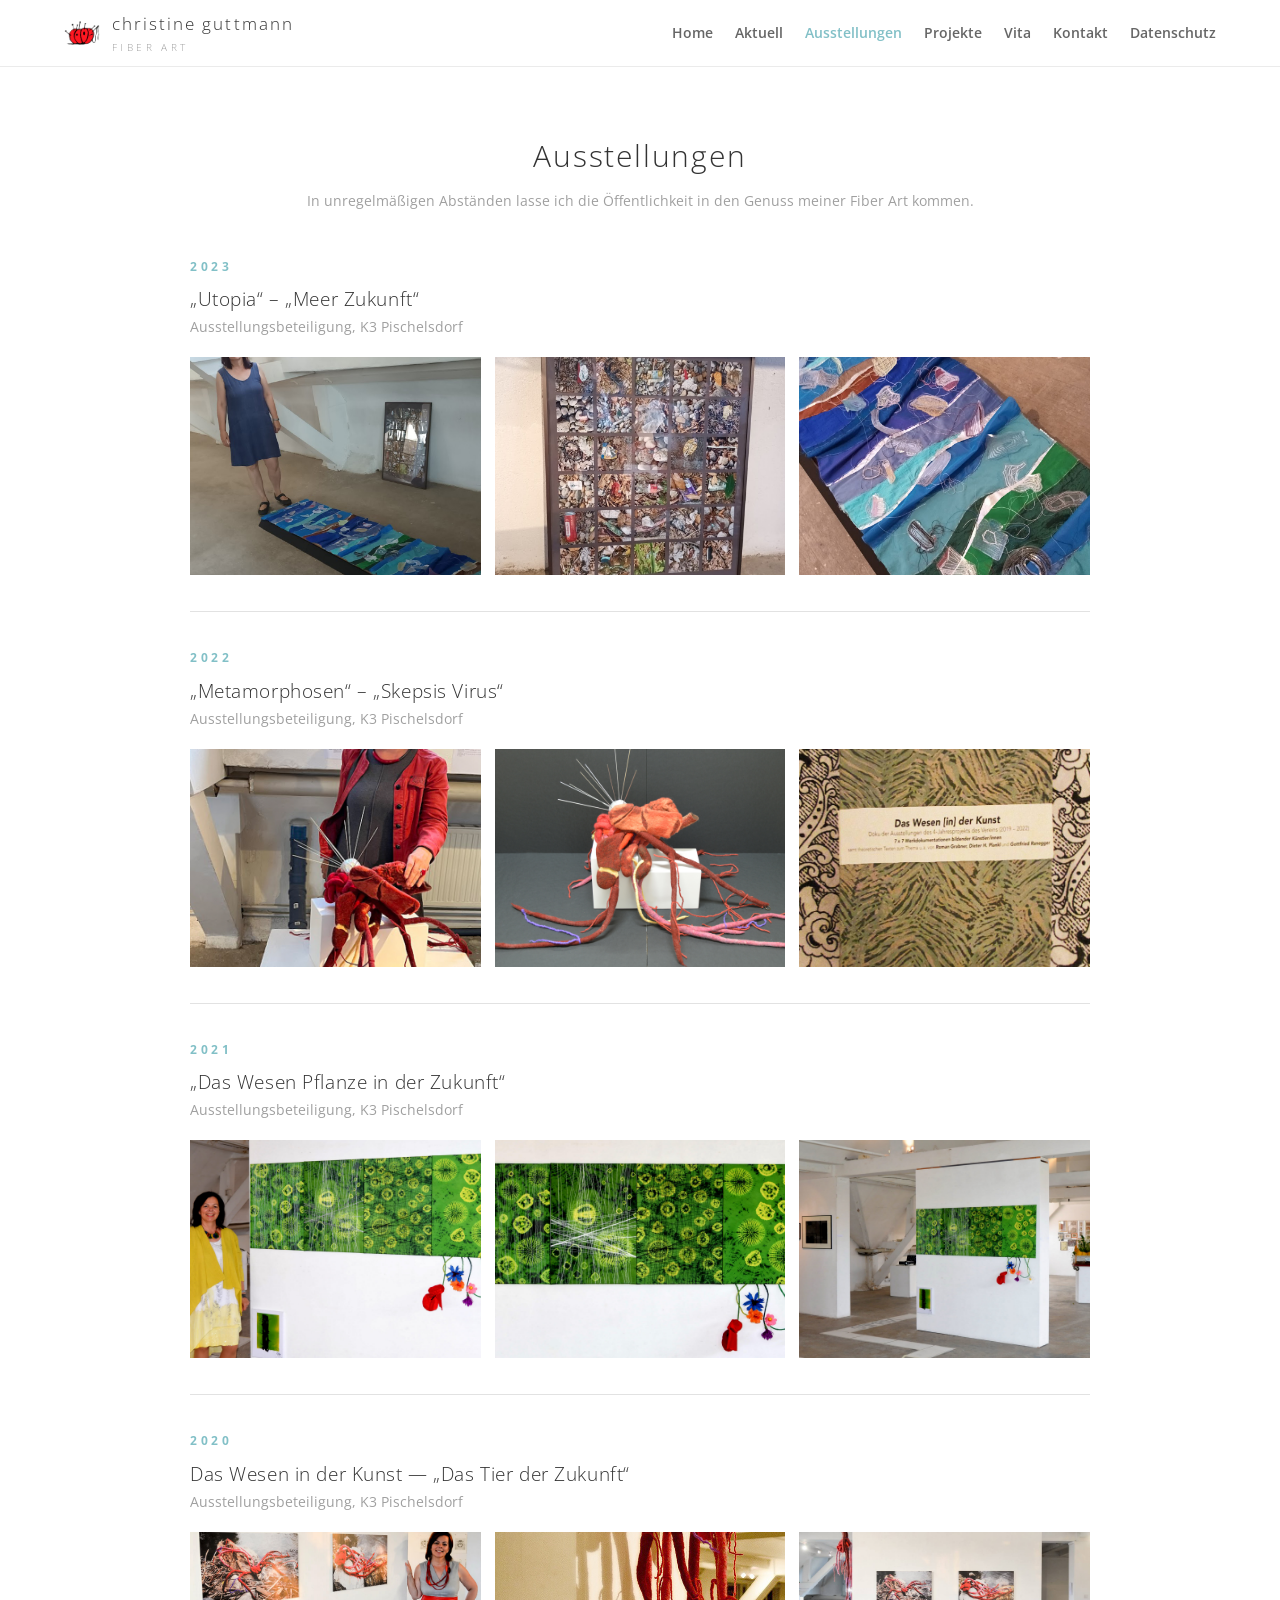
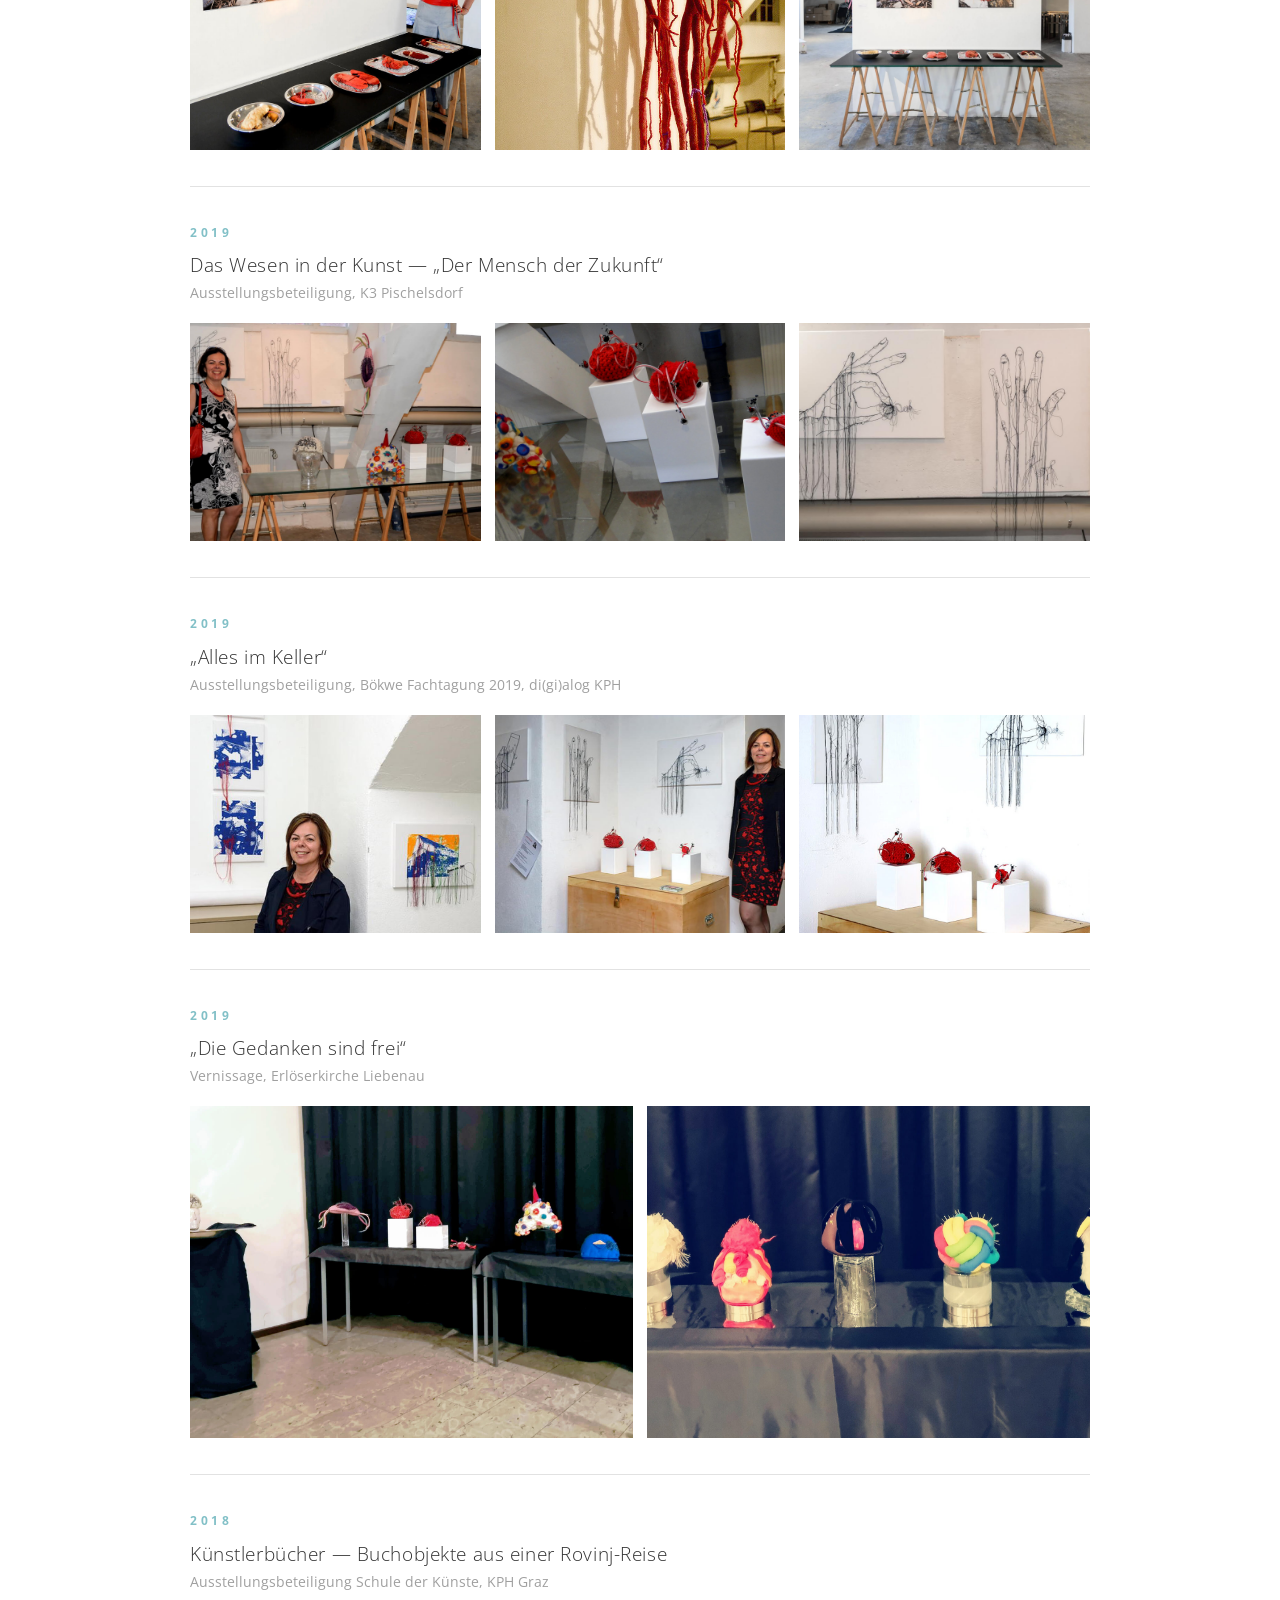
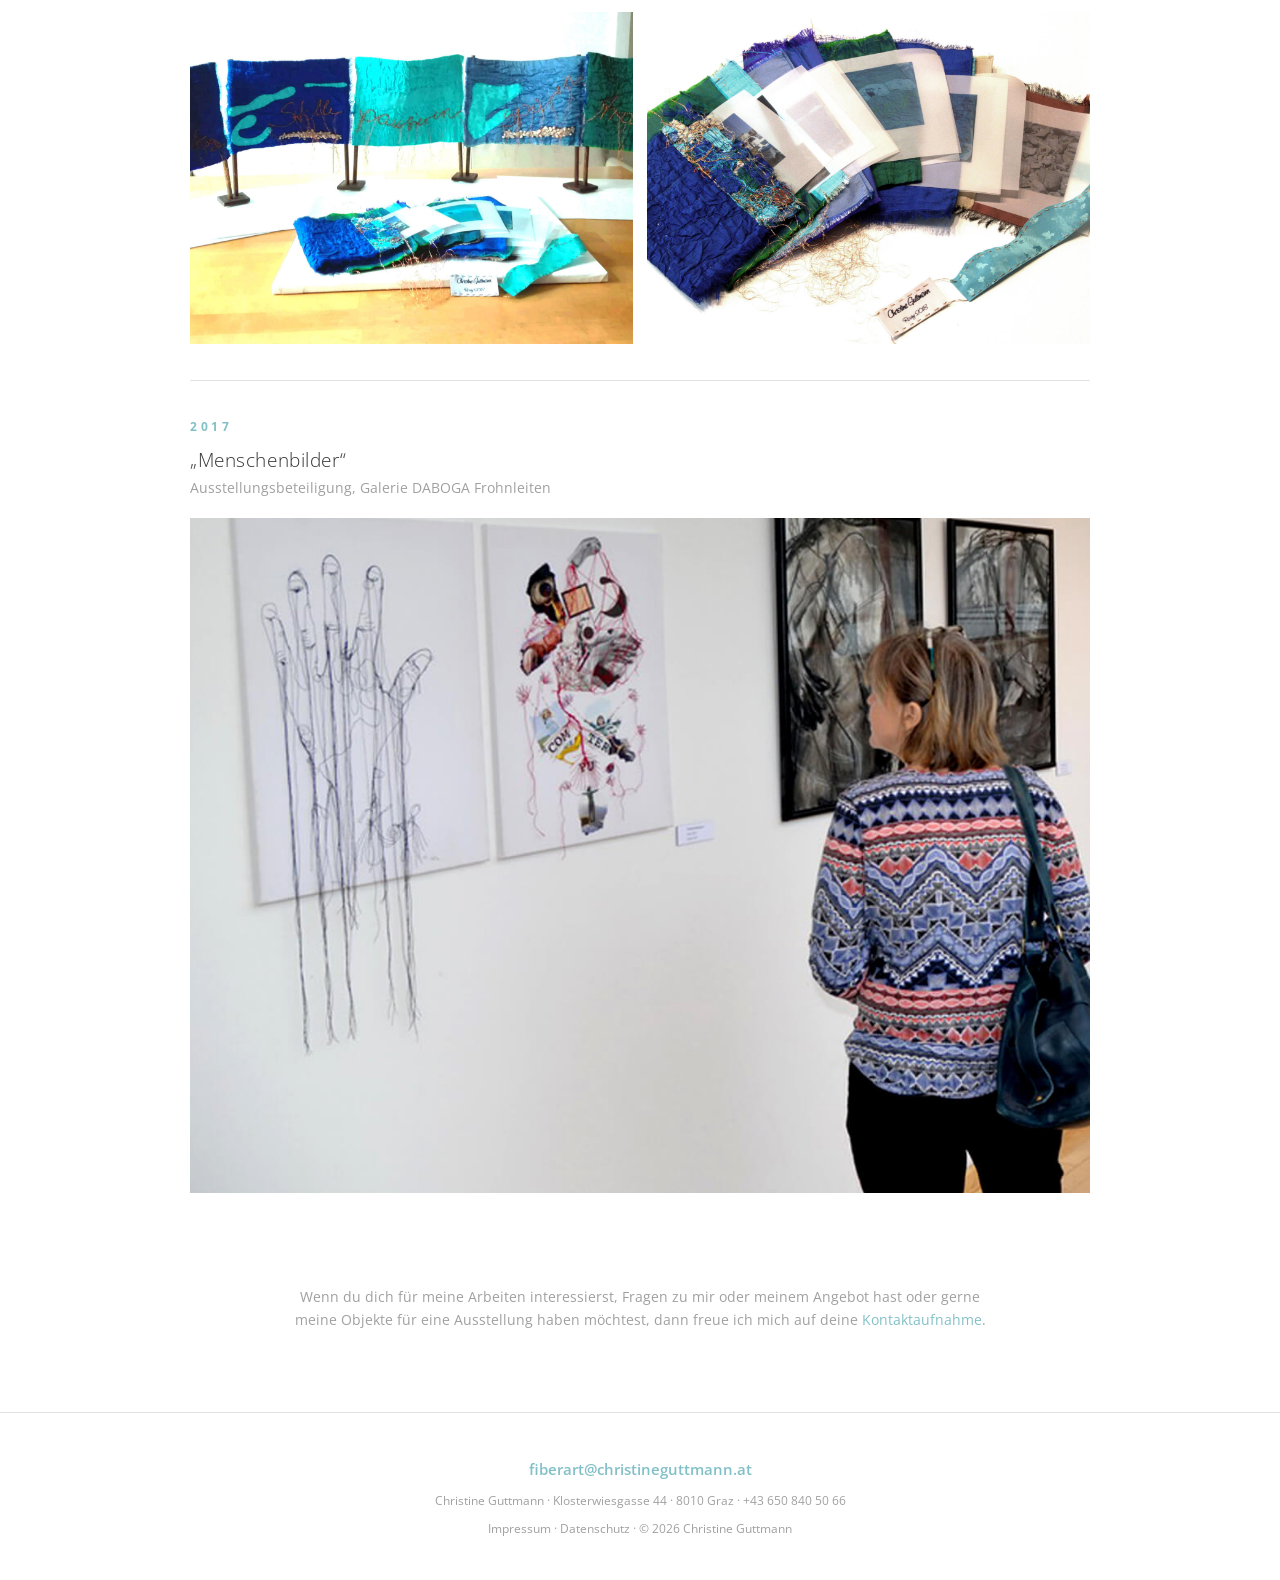
==== commit bb588d6f: "@ Rebrand fiberART to Fiber Art Wordmark, page titles, logo, slide caption and the meta descriptions" ====
--- a/ausstellungen.html
+++ b/ausstellungen.html
@@ -3,7 +3,7 @@
 <head>
   <meta charset="UTF-8">
   <meta name="viewport" content="width=device-width, initial-scale=1">
-  <title>Ausstellungen — Christine Guttmann | fiberART</title>
+  <title>Ausstellungen — Christine Guttmann | Fiber Art</title>
   <meta name="description" content="Ausstellungen 2017–2023 — K3 Pischelsdorf, KPH Graz, Galerie DABOGA und mehr.">
   <link rel="icon" type="image/png" sizes="32x32" href="assets/img/cropped-Fiberart-by-Christine-Guttmann-32x32.png">
   <link rel="icon" type="image/png" sizes="192x192" href="assets/img/cropped-Fiberart-by-Christine-Guttmann-192x192.png">
@@ -18,7 +18,7 @@
   <div class="header-inner">
     <a class="logo" href="index.html">
       <img src="assets/img/cropped-Fiberart-by-Christine-Guttmann-180x180.png" alt="">
-      <span>christine guttmann<em>fiberART</em></span>
+      <span>christine guttmann<em>Fiber Art</em></span>
     </a>
     <button class="nav-toggle" aria-label="Menü öffnen" aria-expanded="false"><span></span><span></span><span></span></button>
     <nav id="top-nav" aria-label="Hauptnavigation">
@@ -37,7 +37,7 @@
 
 <div class="page-head">
   <h1 data-cms="seitentitel" data-cms-kind="text" data-cms-label="Seitentitel">Ausstellungen</h1>
-  <p data-cms="seitenuntertitel" data-cms-kind="rich" data-cms-label="Untertitel">In unregelmäßigen Abständen lasse ich die Öffentlichkeit in den Genuss meiner fiberART kommen.</p>
+  <p data-cms="seitenuntertitel" data-cms-kind="rich" data-cms-label="Untertitel">In unregelmäßigen Abständen lasse ich die Öffentlichkeit in den Genuss meiner Fiber Art kommen.</p>
 </div>
 
 <div class="page">
--- a/assets/css/style.css
+++ b/assets/css/style.css
@@ -1,5 +1,5 @@
 /* ============================================================
-   Christine Guttmann — fiberART · Redesign
+   Christine Guttmann — Fiber Art · Redesign
    Minimal white portfolio: fixed header, fullwidth slider,
    aktuell strip, filterable project grid, slim footer.
    ============================================================ */
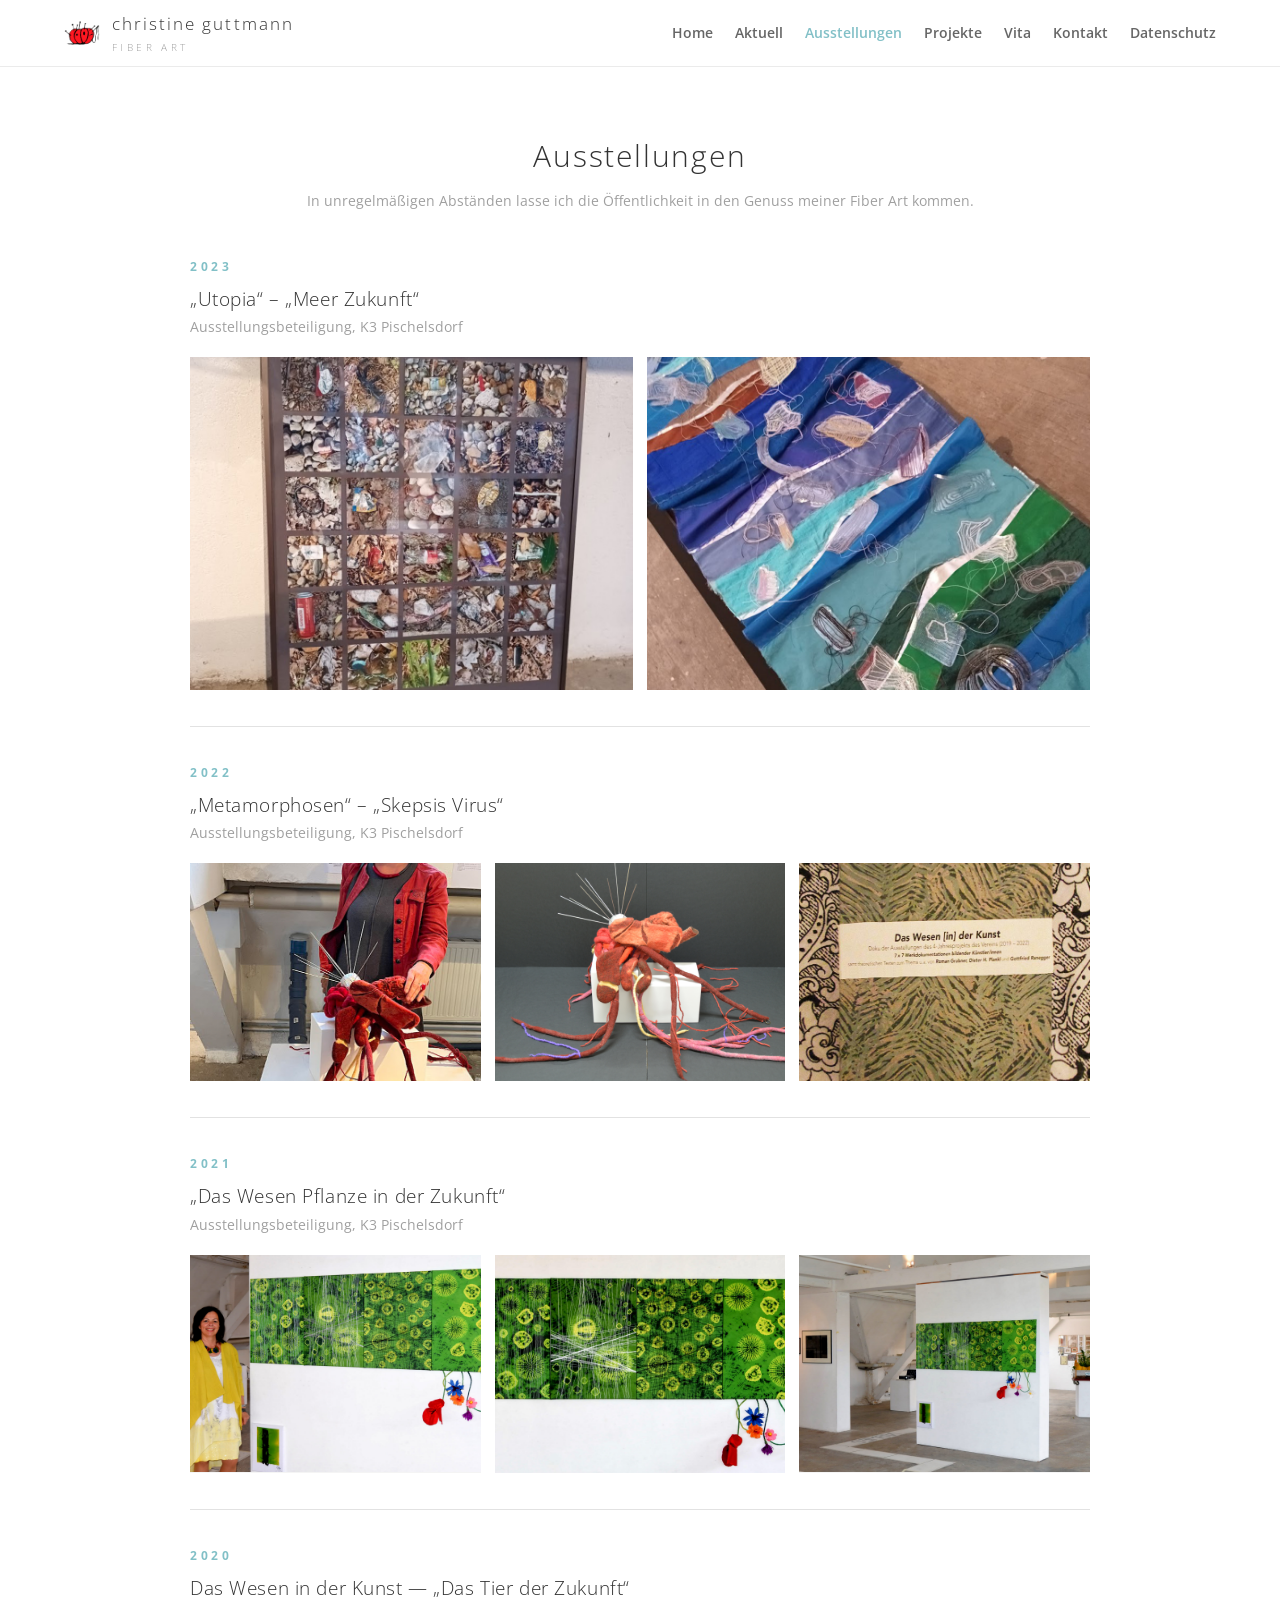
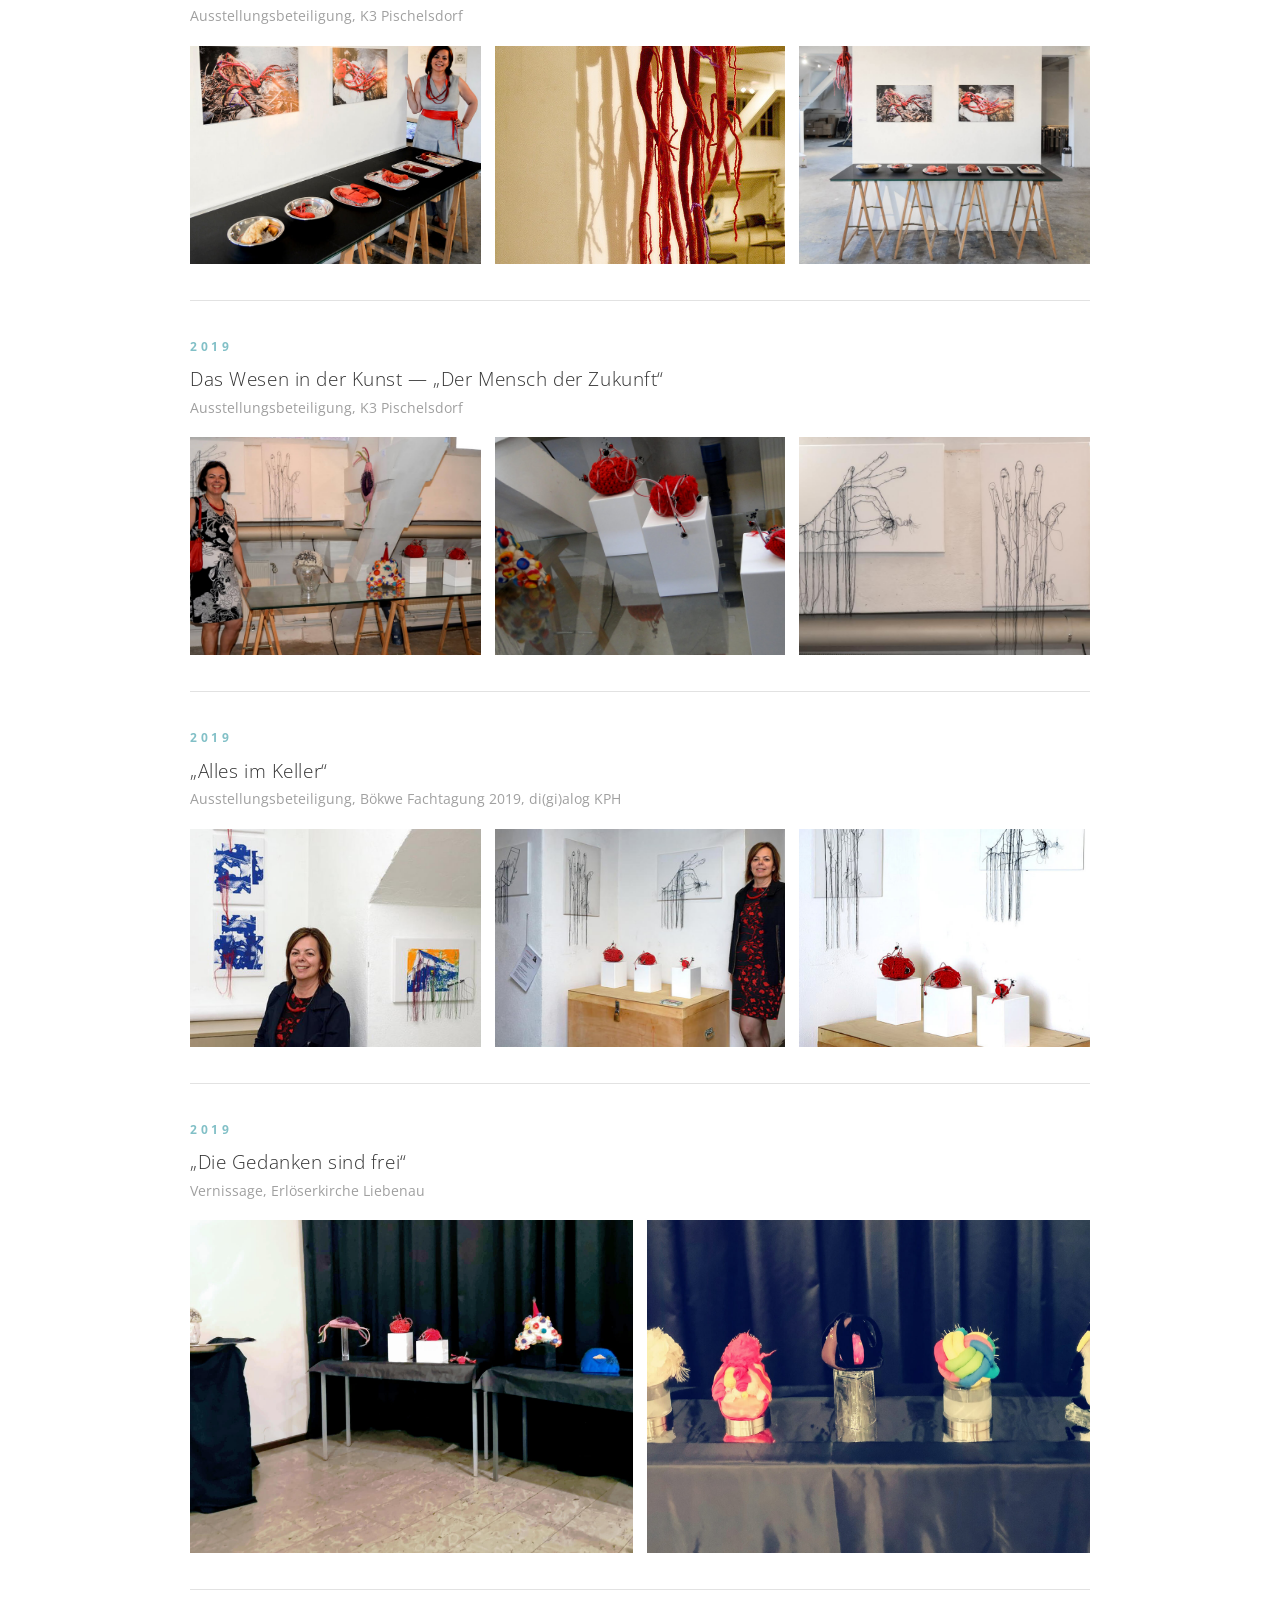
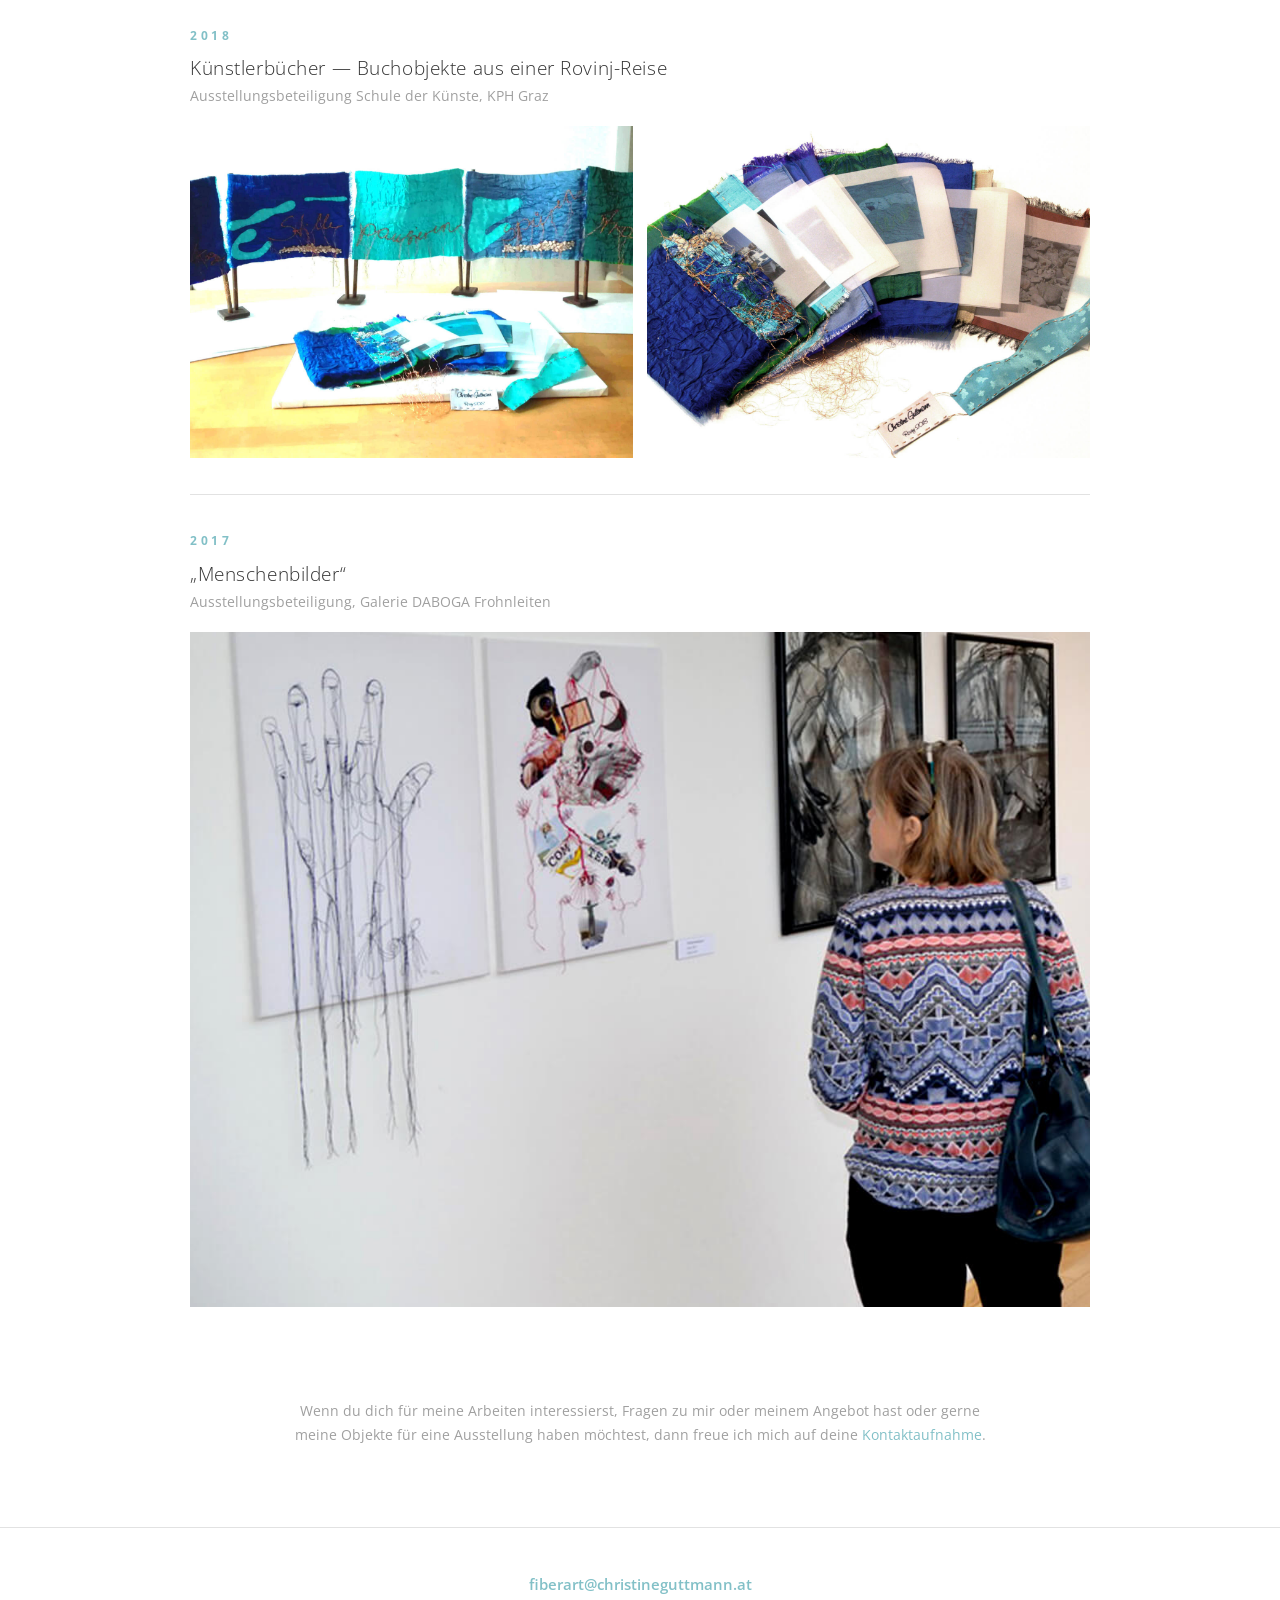
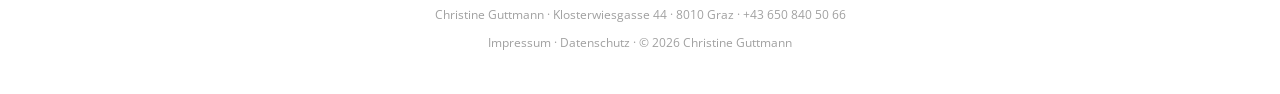
==== commit dc84d427: "Website aktualisiert" ====
--- a/ausstellungen.html
+++ b/ausstellungen.html
@@ -47,7 +47,6 @@
       <h2>„Utopia“ – „Meer Zukunft“</h2>
       <p class="venue">Ausstellungsbeteiligung, K3 Pischelsdorf</p>
       <div class="gallery">
-        <a href="assets/img/00_Ausstellung-K3-Pischelsdorf-Utopia_2023_Christine-Guttmann_03.jpg" data-lightbox data-caption="„Utopia“ – „Meer Zukunft“, 2023"><img src="assets/img/00_Ausstellung-K3-Pischelsdorf-Utopia_2023_Christine-Guttmann_03.jpg" alt="„Utopia“ – „Meer Zukunft“, 2023" loading="lazy"></a>
         <a href="assets/img/00_Ausstellung-K3-Pischelsdorf-Utopia_2023_Christine-Guttmann_01.jpg" data-lightbox data-caption="„Utopia“ – „Meer Zukunft“, 2023"><img src="assets/img/00_Ausstellung-K3-Pischelsdorf-Utopia_2023_Christine-Guttmann_01.jpg" alt="„Utopia“ – „Meer Zukunft“, 2023" loading="lazy"></a>
         <a href="assets/img/00_Ausstellung-K3-Pischelsdorf-Utopia_2023_Christine-Guttmann_02.jpg" data-lightbox data-caption="„Utopia“ – „Meer Zukunft“, 2023"><img src="assets/img/00_Ausstellung-K3-Pischelsdorf-Utopia_2023_Christine-Guttmann_02.jpg" alt="„Utopia“ – „Meer Zukunft“, 2023" loading="lazy"></a>
       </div>
